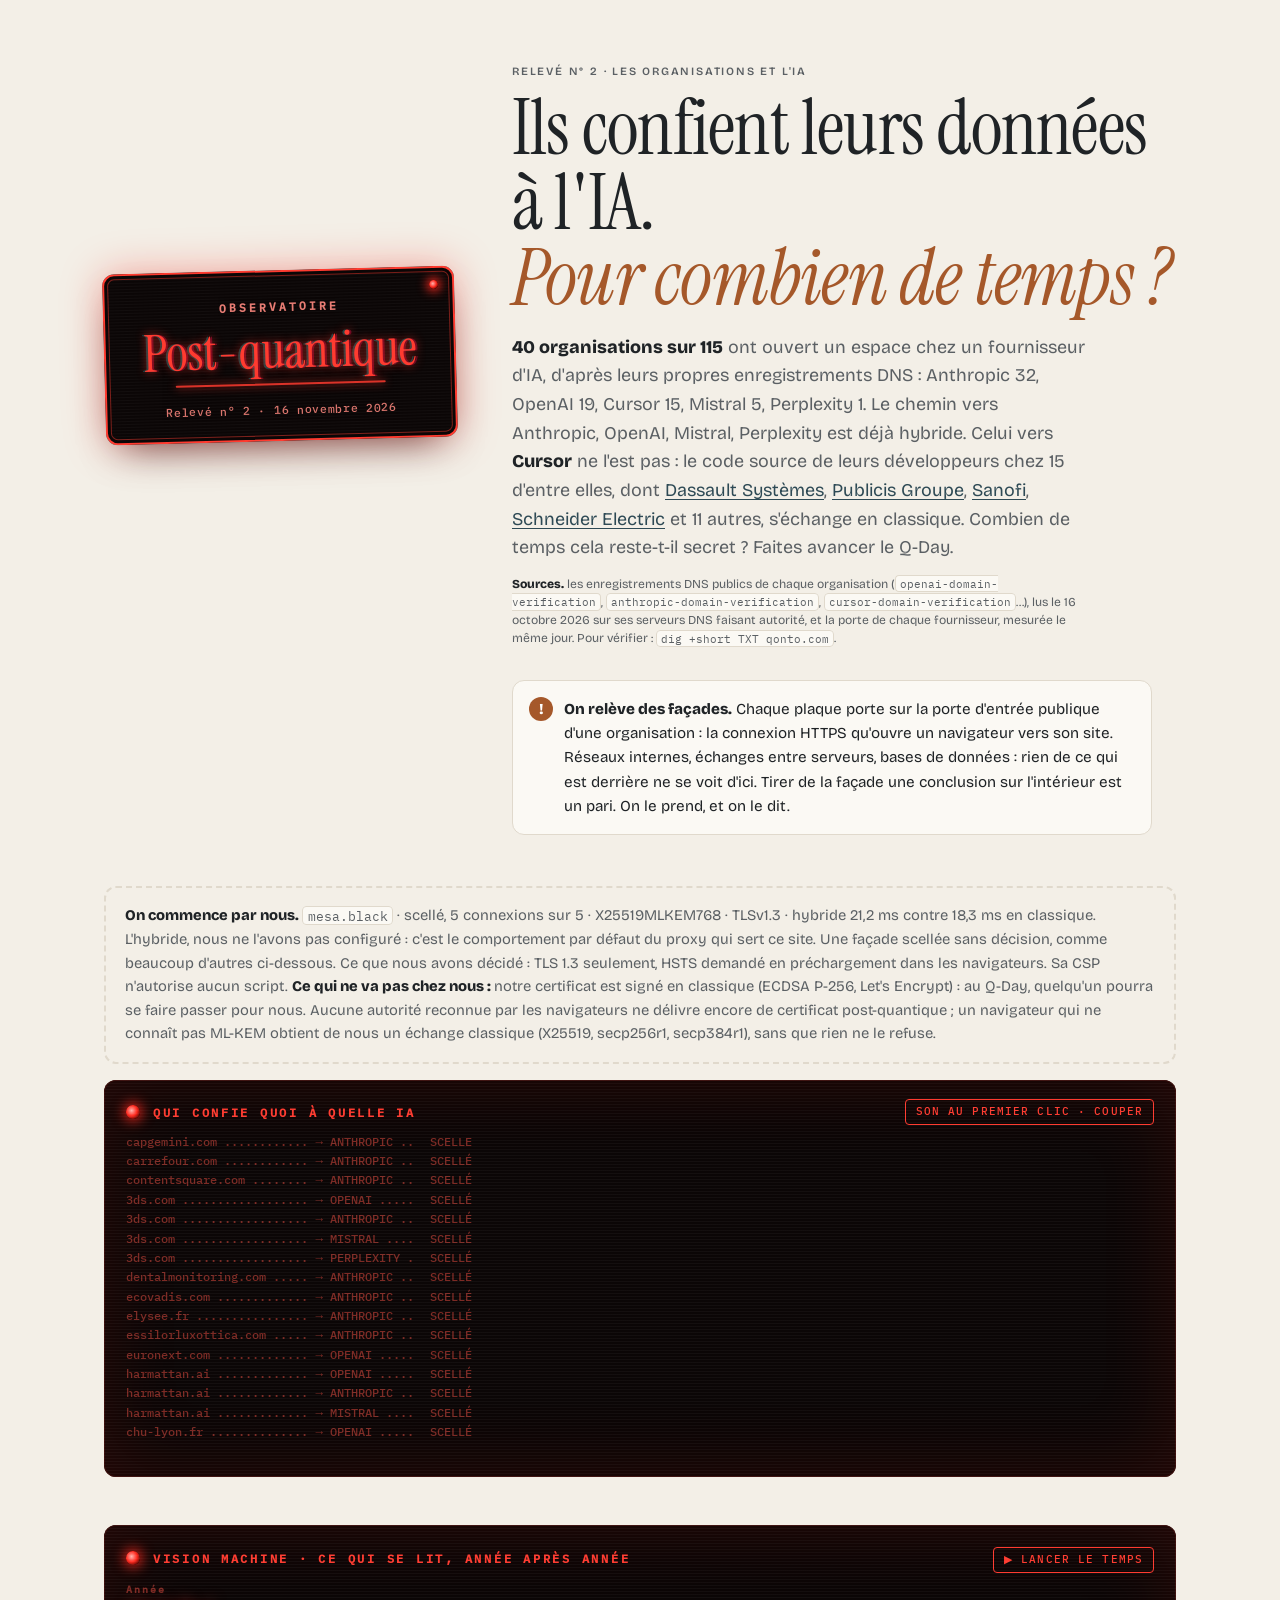
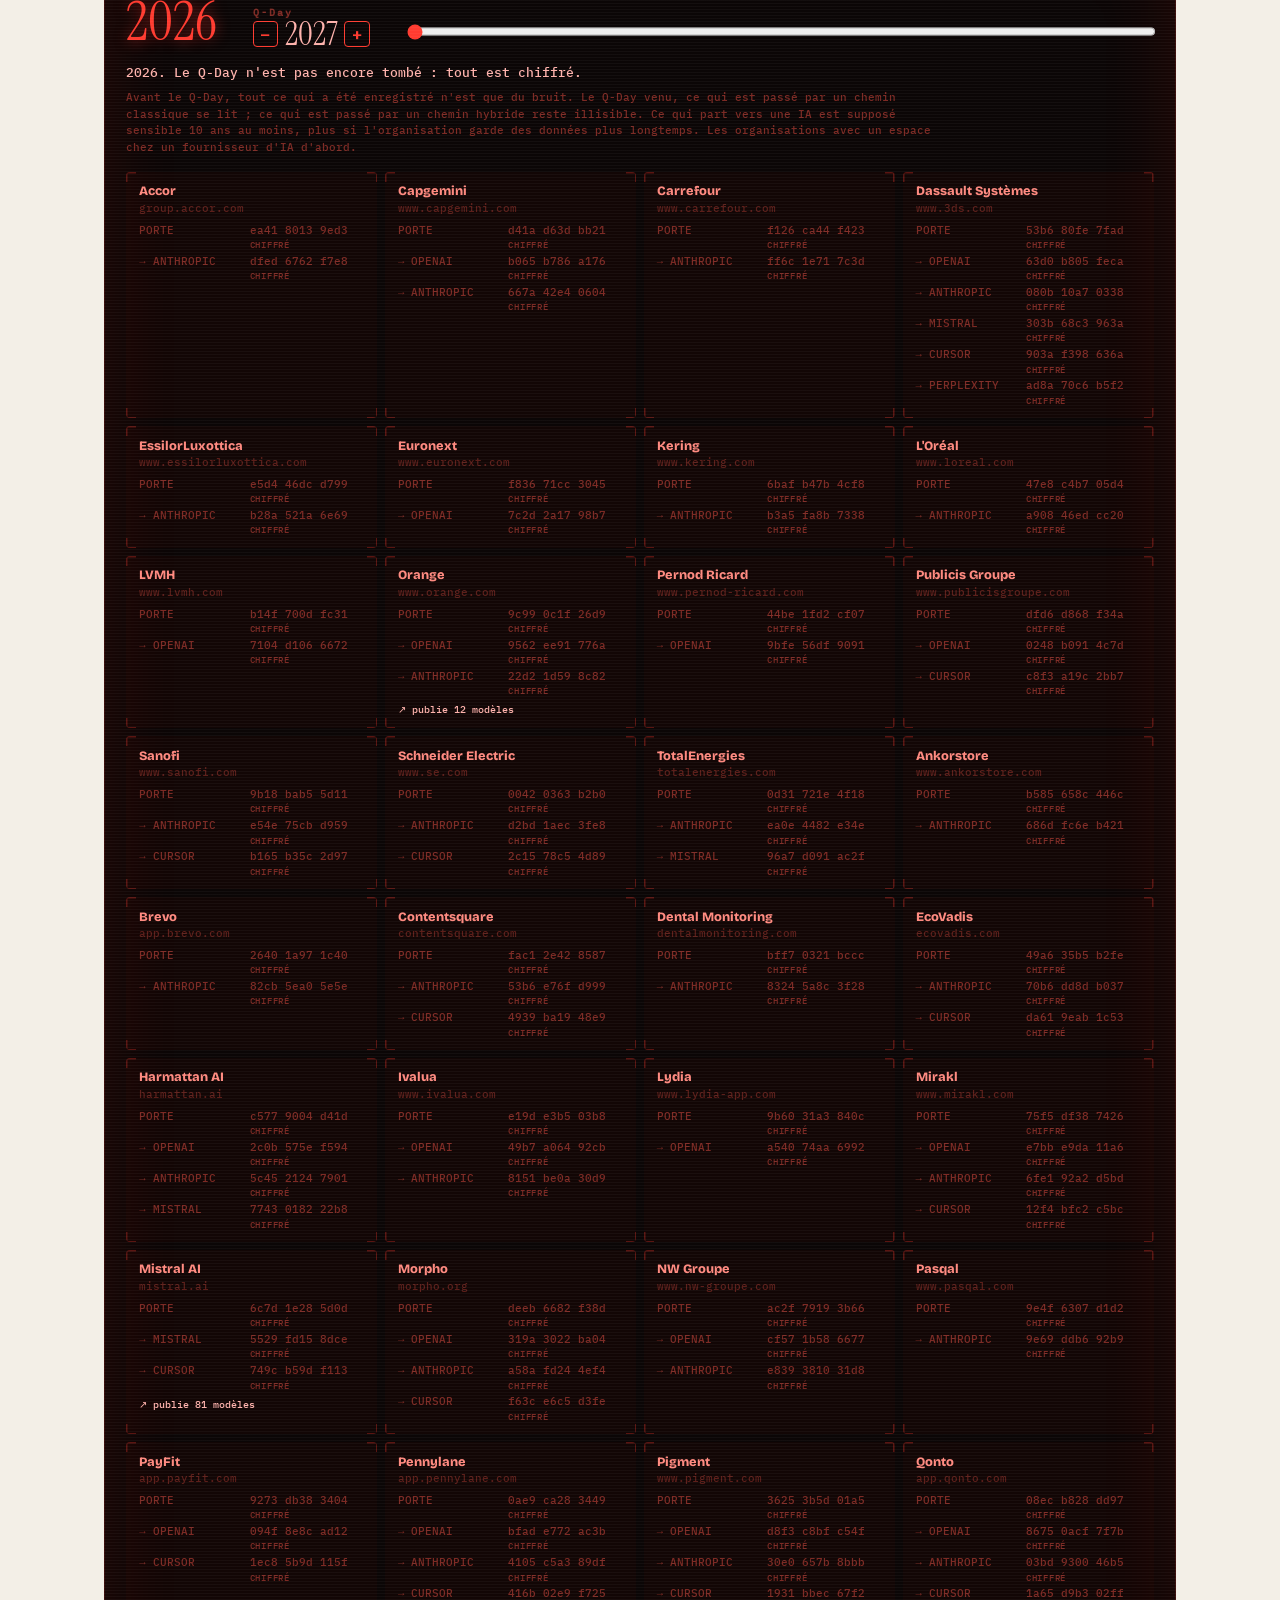
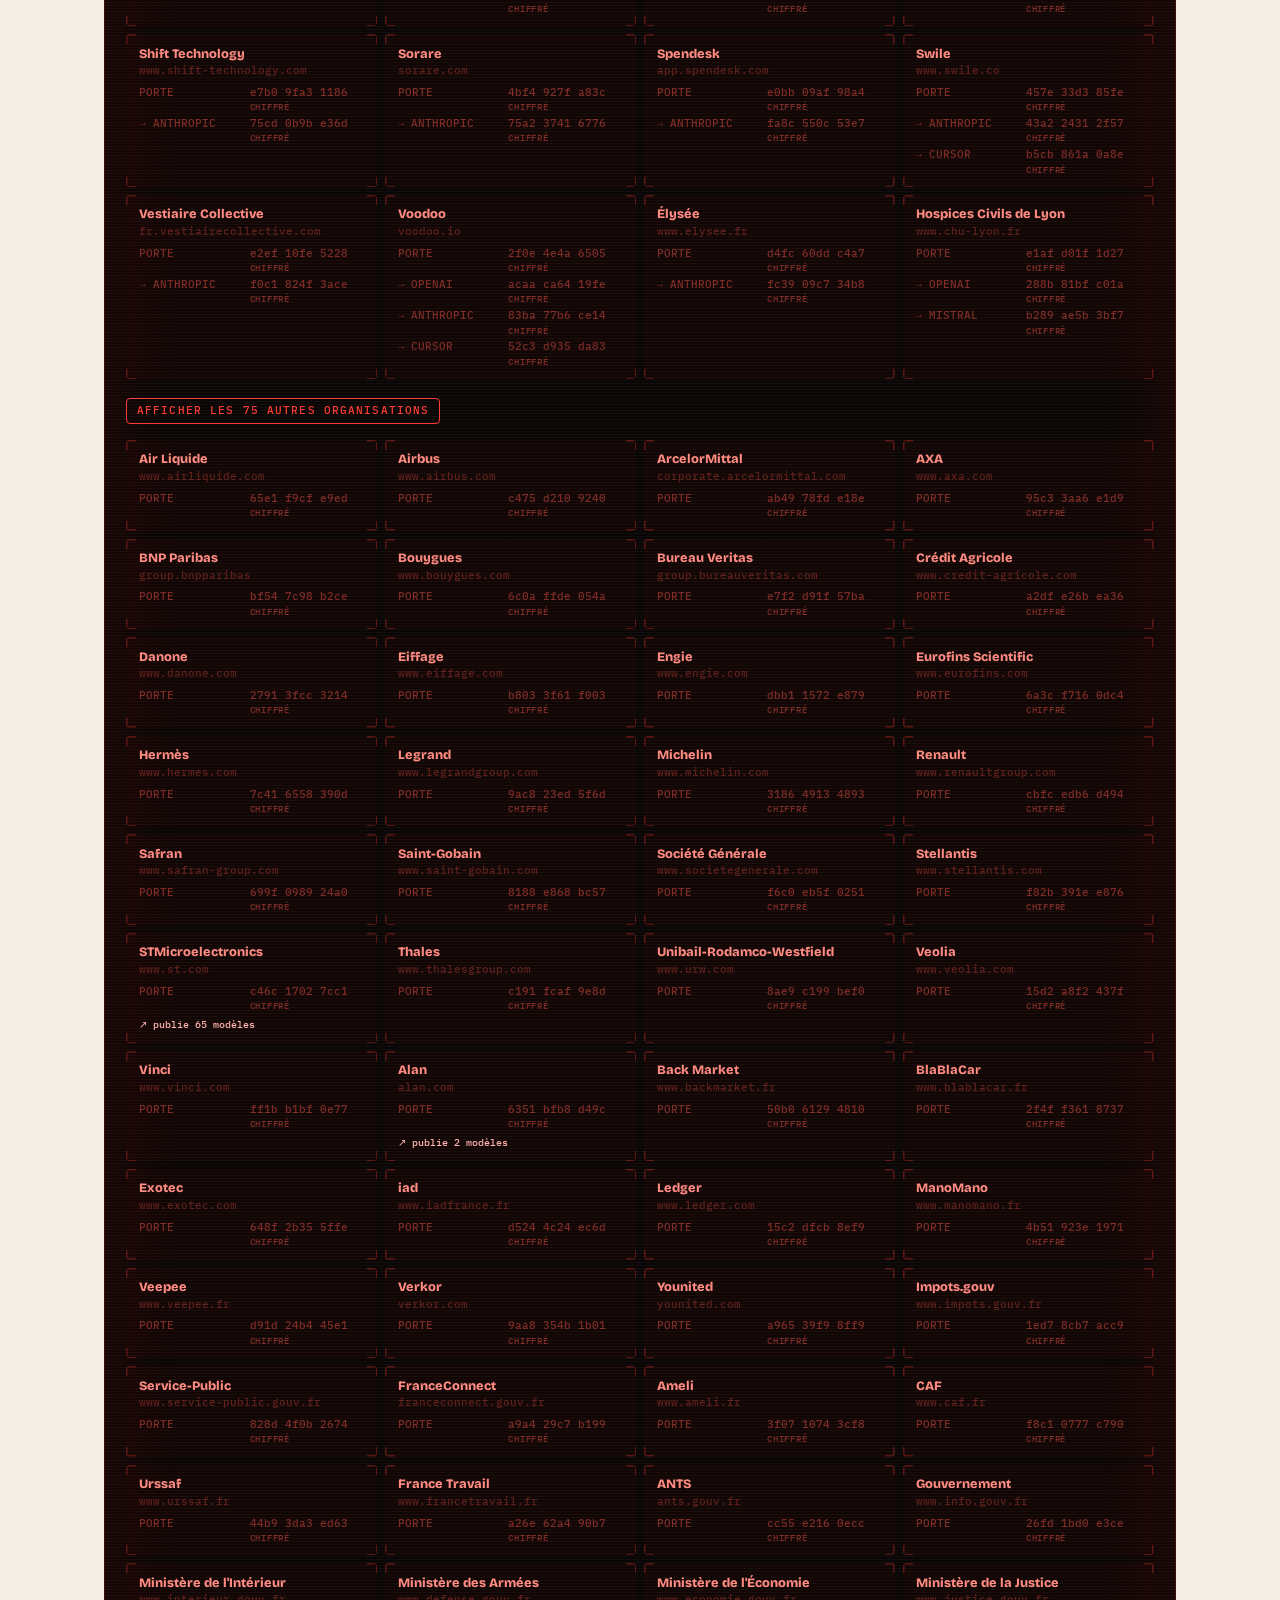
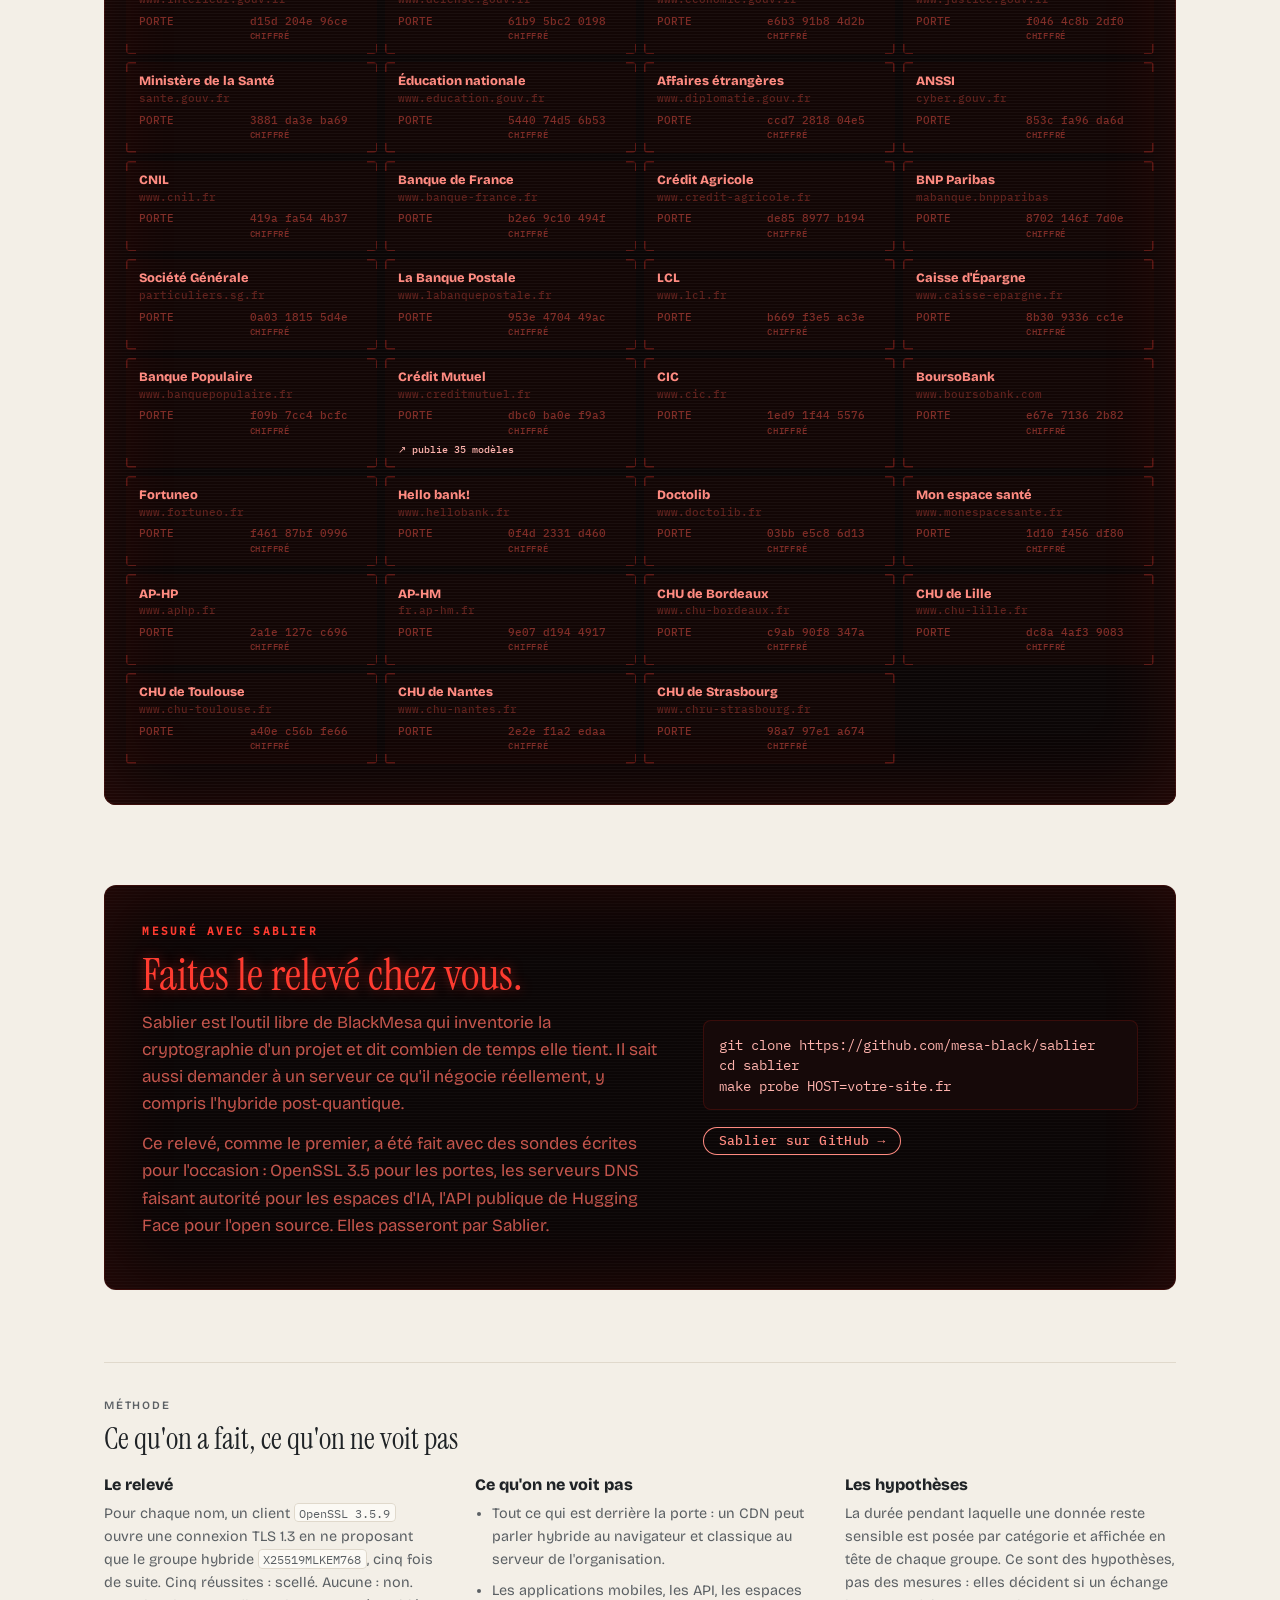
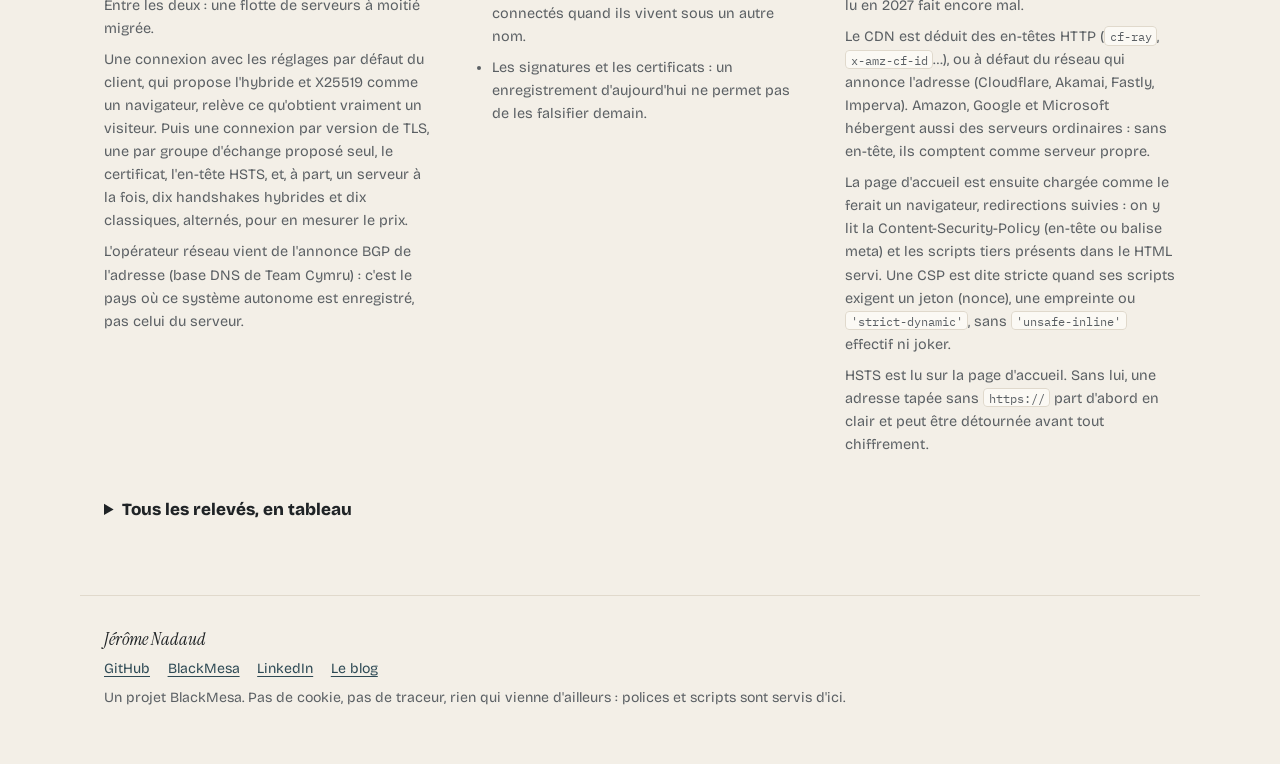
==== site/index.html @ 5984617e "chore: version the prototype — probes, the list of organisations, the measurements Until now this di" ====
<!DOCTYPE html>
<html lang="fr">
<head>
<meta charset="UTF-8">
<meta name="viewport" content="width=device-width, initial-scale=1">
<title>Observatoire post-quantique</title>
<meta name="description" content="Chaque mois, ce que les portes d'entrée publiques des grandes organisations françaises laisseront lire le jour où un ordinateur quantique cassera l'échange de clés classique.">
<meta name="author" content="Jérôme Nadaud">
<meta name="referrer" content="no-referrer">
<link rel="preload" href="fonts/instrument-serif-400-normal.woff2" as="font" type="font/woff2" crossorigin>
<link rel="preload" href="fonts/bricolage-grotesque-400-normal.woff2" as="font" type="font/woff2" crossorigin>
<link rel="stylesheet" href="style.css">
<script src="data.js" defer></script>
<script src="app.js" defer></script>
</head>
<body>

<header class="wrap tete">
    <div class="plaque enseigne" role="img" aria-label="Observatoire post-quantique, relevé du mois">
        <span class="haut">Observatoire</span>
        <span class="nom">Post-quantique</span>
        <span class="bas" id="releve">Relevé n° 1</span>
    </div>
    <div>
        <p class="sur">Les portes d'entrée de la France, relevées chaque mois</p>
        <h1>Enregistré <em>aujourd'hui</em>, lu demain.</h1>
        <p class="chapo" id="chapo"></p>
    </div>
    <p class="facade"><b>On relève des façades.</b> Chaque plaque porte sur la porte d'entrée publique d'une organisation : la connexion HTTPS qu'ouvre un navigateur vers son site. Réseaux internes, échanges entre serveurs, bases de données : rien de ce qui est derrière ne se voit d'ici. Tirer de la façade une conclusion sur l'intérieur est un pari. On le prend, et on le dit.</p>
</header>

<section class="wrap scan" id="scan" hidden aria-labelledby="scan-titre"></section>

<div class="wrap" id="atlas-bloc">
    <section class="atlas" aria-labelledby="atlas-titre">
        <p class="sur">Qui tient les portes</p>
        <h2 id="atlas-titre"></h2>
        <p class="atlas-texte" id="atlas-texte"></p>
        <div class="atlas-choix" role="group" aria-label="Relier les organisations à">
            <button type="button" class="choix" data-par="porte" aria-pressed="true">Qui répond à l'adresse</button>
            <button type="button" class="choix" data-par="ac" aria-pressed="false">Qui signe le certificat</button>
        </div>
        <figure class="atlas-cadre">
            <div id="atlas"></div>
            <figcaption class="atlas-legende">
                <span><i class="pastille scelle"></i>Scellé</span>
                <span><i class="pastille partie"></i>En partie</span>
                <span><i class="pastille ouvert"></i>Classique</span>
                <span><i class="part"></i>Part scellée de l'entreprise</span>
                <span>Chaque point ouvre la fiche de l'organisation.</span>
            </figcaption>
        </figure>
        <details class="atlas-liste">
            <summary>La carte en liste</summary>
            <div id="atlas-liste"></div>
        </details>

    </section>
</div>

<section class="machine" aria-label="Choisir l'année du Q-Day">
    <div class="wrap machine-in">
        <div>
            <p class="sur">Q-Day</p>
            <output class="annee" id="annee" for="q">2035</output>
        </div>
        <div class="curseur">
            <label for="q">L'année où un ordinateur quantique saura casser l'échange de clés classique. Personne ne la connaît : choisissez-la.</label>
            <input type="range" id="q" min="2027" max="2050" step="1" value="2035">
            <div class="reperes" aria-hidden="true"><span>2027</span><span>2035 · NIST</span><span>2050</span></div>
            <p class="curseur-note" id="curseur-note"></p>
        </div>
        <div class="tampon" aria-live="polite" title="Organisations dont un échange enregistré aujourd'hui serait lisible cette année-là, alors qu'il est encore sensible">
            <div><span class="n" id="expose">0</span><span class="quoi" id="expose-quoi">exposées</span></div>
        </div>
    </div>
</section>

<div class="wrap reglages">
    <label class="bascule"><input type="checkbox" id="les-leurs"> Qui a fait le travail ? Écarter les portes prêtées par un CDN</label>
    <div class="legende" aria-hidden="true">
        <span><i class="pastille scelle"></i>Scellé</span>
        <span><i class="pastille partie"></i>En partie</span>
        <span><i class="pastille ouvert"></i>Lisible, encore sensible</span>
        <span><i class="pastille perime"></i>Lisible, plus sensible</span>
        <span><i class="pastille voile"></i>Gris : part de la durée de sensibilité écoulée au Q-Day</span>
    </div>
</div>

<section class="wrap vision" id="vision" hidden aria-labelledby="vision-titre"></section>

<main class="wrap">
    <p class="nous" id="nous"></p>
    <div id="groupes"></div>

    <section class="analyses" aria-label="Qui tient les portes, en détail">
        <div class="qui">
        <h3 id="qui-titre"></h3>
        <p id="qui-texte"></p>
        <div class="barres" id="barres"></div>
    </div>

    <div class="qui souverain">
        <p class="sur">Souveraineté</p>
        <h3 id="droit-titre"></h3>
        <p id="droit-texte"></p>
        <div class="barres" id="droit-barres"></div>
        <ul class="droit-groupes" id="droit-groupes"></ul>
        <p class="droit-note" id="droit-note"></p>
    </div>

    <div class="qui dans-la-page">
        <p class="sur">Dans la page</p>
        <h3 id="csp-titre"></h3>
        <p id="csp-texte"></p>
        <div class="barres" id="csp-barres"></div>
        <h4 class="csp-sous">Ce que chargent les pages d'accueil</h4>
        <ul class="tiers" id="csp-tiers"></ul>
        <p class="droit-note" id="csp-note"></p>
    </div>
    </section>

    <section class="chiffres" aria-labelledby="chiffres-titre">
        <p class="sur">Au-delà de l'hybride</p>
        <h2 id="chiffres-titre">Le relevé, en chiffres</h2>
        <ul class="grille-chiffres" id="chiffres"></ul>
    </section>

    <section class="plaque sablier" aria-labelledby="sablier-titre">
        <div>
            <p class="sur">Mesuré avec Sablier</p>
            <h2 id="sablier-titre">Faites le relevé chez vous.</h2>
            <p>Sablier est l'outil libre de BlackMesa qui inventorie la cryptographie d'un projet et dit combien de temps elle tient. Il sait aussi demander à un serveur ce qu'il négocie réellement, y compris l'hybride post-quantique.</p>
            <p id="sablier-sonde">Ce premier relevé a été fait avec une sonde OpenSSL 3.5 écrite pour l'occasion ; les suivants passeront par Sablier.</p>
        </div>
        <div>
            <pre><code>git clone https://github.com/mesa-black/sablier
cd sablier
make probe HOST=votre-site.fr</code></pre>
            <a class="bouton" href="https://github.com/mesa-black/sablier" rel="noopener">Sablier sur GitHub <span aria-hidden="true">→</span></a>
        </div>
    </section>

    <section class="methode" aria-labelledby="methode-titre">
        <p class="sur">Méthode</p>
        <h2 id="methode-titre">Ce qu'on a fait, ce qu'on ne voit pas</h2>
        <div class="colonnes">
            <div>
                <h3>Le relevé</h3>
                <p>Pour chaque nom, un client <code>OpenSSL 3.5.9</code> ouvre une connexion TLS 1.3 en ne proposant que le groupe hybride <code>X25519MLKEM768</code>, cinq fois de suite. Cinq réussites : scellé. Aucune : non. Entre les deux : une flotte de serveurs à moitié migrée.</p>
                <p>Une connexion avec les réglages par défaut du client, qui propose l'hybride et X25519 comme un navigateur, relève ce qu'obtient vraiment un visiteur. Puis une connexion par version de TLS, une par groupe d'échange proposé seul, le certificat, l'en-tête HSTS, et, à part, un serveur à la fois, dix handshakes hybrides et dix classiques, alternés, pour en mesurer le prix.</p>
                <p>L'opérateur réseau vient de l'annonce BGP de l'adresse (base DNS de Team Cymru) : c'est le pays où ce système autonome est enregistré, pas celui du serveur.</p>
            </div>
            <div>
                <h3>Ce qu'on ne voit pas</h3>
                <ul>
                    <li>Tout ce qui est derrière la porte : un CDN peut parler hybride au navigateur et classique au serveur de l'organisation.</li>
                    <li>Les applications mobiles, les API, les espaces connectés quand ils vivent sous un autre nom.</li>
                    <li>Les signatures et les certificats : un enregistrement d'aujourd'hui ne permet pas de les falsifier demain.</li>
                </ul>
            </div>
            <div>
                <h3>Les hypothèses</h3>
                <p>La durée pendant laquelle une donnée reste sensible est posée par catégorie et affichée en tête de chaque groupe. Ce sont des hypothèses, pas des mesures : elles décident si un échange lu en <span class="annee-ref">2035</span> fait encore mal.</p>
                <p>Le CDN est déduit des en-têtes HTTP (<code>cf-ray</code>, <code>x-amz-cf-id</code>…), ou à défaut du réseau qui annonce l'adresse (Cloudflare, Akamai, Fastly, Imperva). Amazon, Google et Microsoft hébergent aussi des serveurs ordinaires : sans en-tête, ils comptent comme serveur propre.</p>
                <p>La page d'accueil est ensuite chargée comme le ferait un navigateur, redirections suivies : on y lit la Content-Security-Policy (en-tête ou balise meta) et les scripts tiers présents dans le HTML servi. Une CSP est dite stricte quand ses scripts exigent un jeton (nonce), une empreinte ou <code>'strict-dynamic'</code>, sans <code>'unsafe-inline'</code> effectif ni joker.</p>
                <p>HSTS est lu sur la page d'accueil. Sans lui, une adresse tapée sans <code>https://</code> part d'abord en clair et peut être détournée avant tout chiffrement.</p>
            </div>
        </div>
        <details>
            <summary>Tous les relevés, en tableau</summary>
            <div class="defile"><table id="tableau"></table></div>
        </details>
    </section>
</main>

<dialog class="fiche" id="fiche">
    <button type="button" class="fiche-fermer" id="fiche-fermer" aria-label="Fermer la fiche">×</button>
    <div id="fiche-corps"></div>
</dialog>

<footer class="wrap pied">
    <p class="signe">Jérôme Nadaud</p>
    <p class="liens">
        <a href="https://github.com/jnadaud" rel="noopener me">GitHub</a>
        <a href="https://github.com/mesa-black" rel="noopener">BlackMesa</a>
        <a href="https://www.linkedin.com/in/jeromenadaud" rel="noopener me">LinkedIn</a>
        <a href="https://mesa.black/" rel="noopener">Le blog</a>
    </p>
    <p>Un projet BlackMesa. Pas de cookie, pas de traceur, rien qui vienne d'ailleurs : polices et scripts sont servis d'ici.</p>
</footer>
</body>
</html>
---- site/style.css ----
/* Observatoire post-quantique — plaques émaillées.
   Everything is served from here: no font, script or image from anyone else. */

@font-face { font-family: "Bricolage"; src: url("fonts/bricolage-grotesque-400-normal.woff2") format("woff2"); font-weight: 400; font-display: swap; }
@font-face { font-family: "Bricolage"; src: url("fonts/bricolage-grotesque-600-normal.woff2") format("woff2"); font-weight: 600; font-display: swap; }
@font-face { font-family: "Bricolage"; src: url("fonts/bricolage-grotesque-800-normal.woff2") format("woff2"); font-weight: 800; font-display: swap; }
@font-face { font-family: "Instrument Serif"; src: url("fonts/instrument-serif-400-normal.woff2") format("woff2"); font-weight: 400; font-display: swap; }
@font-face { font-family: "Instrument Serif"; src: url("fonts/instrument-serif-400-italic.woff2") format("woff2"); font-weight: 400; font-style: italic; font-display: swap; }
@font-face { font-family: "Plex Mono"; src: url("fonts/ibm-plex-mono-400-normal.woff2") format("woff2"); font-weight: 400; font-display: swap; }
@font-face { font-family: "Plex Mono"; src: url("fonts/ibm-plex-mono-500-normal.woff2") format("woff2"); font-weight: 500; font-display: swap; }

:root {
    --creme:   #f3efe7;
    --papier:  #fbf9f4;
    --encre:   #1f2326;
    --doux:    #5b6064;
    --pale:    #9a9d9f;
    --filet:   #e0d9cc;

    --lien:    #2e4a55;   /* ardoise */
    --vif:     #a5582a;   /* ocre, terre cuite */
    --ardoise: #77736b;

    /* The three states. Cold against warm, and dark against light: the pair
       stays apart for every kind of colour vision, and each state also has
       its own label and glyph. */
    --p-scelle:   #2e4a55;
    --p-expose:   #a5582a;
    --p-perime:   #e4ddd0;
    --sur-scelle: #ffffff;
    --sur-expose: #ffffff;
    --liseret:    rgba(255, 255, 255, .75);

    --serif: "Instrument Serif", "Iowan Old Style", Georgia, serif;
    --sans:  "Bricolage", "Avenir Next", "Segoe UI", system-ui, sans-serif;
    --mono:  "Plex Mono", ui-monospace, Menlo, monospace;
}
@media (prefers-color-scheme: dark) {
    :root:not([data-theme="light"]) {
        --creme: #161716; --papier: #1e201f; --encre: #ece8df; --doux: #a7a59e; --pale: #6f6e69; --filet: #2e302e;
        --lien: #9cbcc8; --vif: #dc915c; --ardoise: #9a968c;
        --p-scelle: #36535f; --p-expose: #a5582a; --p-perime: #2a2c2b; --liseret: rgba(255, 255, 255, .6);
    }
}
:root[data-theme="dark"] {
    --creme: #161716; --papier: #1e201f; --encre: #ece8df; --doux: #a7a59e; --pale: #6f6e69; --filet: #2e302e;
    --lien: #9cbcc8; --vif: #dc915c; --ardoise: #9a968c;
    --p-scelle: #36535f; --p-expose: #a5582a; --p-perime: #2a2c2b; --liseret: rgba(255, 255, 255, .6);
}

* { box-sizing: border-box; }
html { -webkit-text-size-adjust: 100%; }
body {
    margin: 0;
    background: var(--creme);
    color: var(--encre);
    font: 400 1.0625rem/1.6 var(--sans);
}
.wrap { max-width: 70rem; margin: 0 auto; padding-inline: 1.5rem; }
@media (max-width: 34rem) { .wrap { padding-inline: 1rem; } }
:focus-visible { outline: 3px solid var(--vif); outline-offset: 3px; border-radius: 4px; }
a { color: var(--lien); text-underline-offset: .18em; }
a:hover { color: var(--vif); }
code { font: 400 .86em var(--mono); background: var(--papier); border: 1px solid var(--filet); padding: .05em .35em; border-radius: 4px; }

.sur {
    margin: 0;
    font: 600 .7rem/1.4 var(--sans);
    letter-spacing: .16em;
    text-transform: uppercase;
    color: var(--doux);
}

/* ------------------------------------------------------------ the plaque */
/* One component for the masthead and for every organisation: an enamel
   street sign, blue field, white rim, rounded corners. */
.plaque {
    position: relative;
    border-radius: 12px;
    background: var(--p-scelle);
    color: var(--sur-scelle);
    box-shadow:
        inset 0 0 0 4px var(--p-scelle),
        inset 0 0 0 5.5px var(--liseret),
        0 1px 0 rgba(0, 0, 0, .05);
}

/* ------------------------------------------------------------ masthead */
.tete { padding-block: clamp(2rem, 6vw, 4rem) 1rem; display: grid; grid-template-columns: minmax(0, 1fr); gap: 2.2rem; }
@media (min-width: 60rem) {
    .tete { grid-template-columns: 22rem minmax(0, 1fr); align-items: center; gap: 2rem 3.5rem; }
    .tete .facade { grid-column: 2; max-width: 40rem; }
}

.enseigne {
    padding: 1.4rem 1.6rem 1.2rem;
    text-align: center;
    transform: rotate(-1.5deg);
}
.enseigne .haut { font: 600 .72rem/1 var(--sans); letter-spacing: .26em; text-transform: uppercase; opacity: .9; }
.enseigne .nom { display: block; margin: .45rem 0 .5rem; font: 400 clamp(2.4rem, 6vw, 3.2rem)/.95 var(--serif); }
.enseigne .bas { font: 500 .72rem/1 var(--mono); letter-spacing: .06em; opacity: .85; }
.enseigne .bas::before { content: ""; display: block; height: 2px; margin: 0 auto .6rem; width: 70%; background: rgba(255, 255, 255, .7); border-radius: 2px; }

.tete h1 {
    margin: .7rem 0 1rem;
    font: 400 clamp(2.6rem, 7vw, 4.8rem)/.98 var(--serif);
    letter-spacing: -.01em;
}
.tete h1 em { color: var(--vif); }
.chapo { margin: 0; max-width: 36rem; font-size: 1.12rem; color: var(--doux); }
.chapo strong { color: var(--encre); font-weight: 800; }

.facade {
    margin: 0;
    padding: 1rem 1.2rem 1rem 3.2rem;
    border-radius: 12px;
    background: var(--papier);
    border: 1px solid var(--filet);
    font-size: .95rem;
    position: relative;
}
.facade::before {
    content: "!";
    position: absolute;
    left: 1rem;
    top: 1rem;
    width: 1.5rem;
    height: 1.5rem;
    border-radius: 50%;
    background: var(--vif);
    color: #fff;
    font: 800 .95rem/1.5rem var(--sans);
    text-align: center;
}
.facade b { font-weight: 800; }

/* ------------------------------------------------------------ the machine */
.machine {
    position: sticky;
    top: 0;
    z-index: 5;
    margin-top: 2rem;
    background: color-mix(in srgb, var(--creme) 90%, transparent);
    backdrop-filter: blur(8px);
    border-bottom: 1px solid var(--filet);
}
.machine-in {
    display: grid;
    grid-template-columns: auto minmax(0, 1fr) auto;
    gap: .8rem 2rem;
    align-items: center;
    padding-block: .9rem;
}
.annee { font: 400 clamp(2.6rem, 6vw, 3.8rem)/1 var(--serif); font-variant-numeric: tabular-nums; }
.curseur label { display: block; margin-bottom: .35rem; font-size: .88rem; color: var(--doux); }
input[type=range] { width: 100%; height: 1.6rem; accent-color: var(--p-expose); }
.reperes { display: flex; justify-content: space-between; font: 500 .7rem/1 var(--mono); color: var(--pale); }

/* The counter is a rubber stamp. */
.tampon {
    display: grid;
    place-items: center;
    width: 7.2rem;
    height: 7.2rem;
    border-radius: 50%;
    color: var(--vif);
    border: 3px solid currentColor;
    box-shadow: inset 0 0 0 3px var(--creme), inset 0 0 0 4.5px currentColor;
    transform: rotate(-8deg);
    text-align: center;
    padding: .6rem;
}
.tampon .n { display: block; font: 800 2.3rem/1 var(--sans); font-variant-numeric: tabular-nums; }
.tampon .quoi { display: block; margin-top: .15rem; font: 600 .6rem/1.2 var(--sans); letter-spacing: .1em; text-transform: uppercase; }
@media (max-width: 46rem) {
    .machine-in { grid-template-columns: auto minmax(0, 1fr); }
    .curseur { grid-column: 1 / -1; grid-row: 2; }
    .curseur label { position: absolute; width: 1px; height: 1px; overflow: hidden; clip-path: inset(50%); }
    .tampon { width: 5.6rem; height: 5.6rem; justify-self: end; }
    .tampon .n { font-size: 1.7rem; }
    .tampon .quoi { font-size: .5rem; }
}

.reglages { display: flex; flex-wrap: wrap; gap: .7rem 1.4rem; align-items: center; padding-block: 1rem .2rem; font-size: .9rem; }
.bascule { display: inline-flex; align-items: center; gap: .55rem; cursor: pointer; }
.bascule input { width: 1.05rem; height: 1.05rem; accent-color: var(--p-scelle); }
.legende { display: flex; flex-wrap: wrap; gap: .4rem 1rem; margin-left: auto; font-size: .8rem; color: var(--doux); }
.legende span { display: inline-flex; align-items: center; gap: .4rem; }
.pastille { width: .95rem; height: .7rem; border-radius: 3px; display: inline-block; box-shadow: inset 0 0 0 1.5px rgba(255,255,255,.85); }
.pastille.scelle { background: var(--p-scelle); }
.pastille.partie { background: var(--p-scelle); box-shadow: inset 0 0 0 2px var(--p-expose); }
.pastille.ouvert { background: var(--p-expose); }
.pastille.perime { background: var(--p-perime); box-shadow: inset 0 0 0 1.5px var(--ardoise); }

/* ------------------------------------------------------------ us first */
.nous {
    margin: 2.2rem 0 0;
    padding: 1rem 1.2rem;
    border-radius: 12px;
    border: 2px dashed var(--filet);
    font-size: .92rem;
    color: var(--doux);
}
.nous b { color: var(--encre); font-weight: 800; }

/* ------------------------------------------------------------ groups */
.groupe { margin-top: 3.6rem; }
.groupe-tete { display: flex; flex-wrap: wrap; align-items: center; gap: .5rem 1rem; padding-bottom: .8rem; border-bottom: 2px solid var(--encre); }
.groupe-tete h2 { margin: 0; font: 400 2.1rem/1.05 var(--serif); }
/* The score is a house-number plate. */
.numero {
    box-shadow: inset 0 0 0 2px var(--p-scelle), inset 0 0 0 3.5px var(--liseret);
    padding: .3rem .7rem .25rem;
    border-radius: 7px;
    font: 800 .95rem/1.2 var(--sans);
    font-variant-numeric: tabular-nums;
}
.numero small { font-weight: 600; opacity: .85; }
.duree { margin-left: auto; font-size: .82rem; color: var(--doux); }
.duree i { font-style: normal; font-weight: 800; color: var(--encre); }
@media (max-width: 46rem) { .duree { margin-left: 0; flex-basis: 100%; } }

.mur {
    list-style: none;
    margin: 1.2rem 0 0;
    padding: 0;
    display: grid;
    grid-template-columns: repeat(auto-fill, minmax(12.8rem, 1fr));
    gap: .8rem;
}
.mur .plaque {
    padding: .95rem 1.05rem .9rem;
    min-height: 8rem;
    display: flex;
    flex-direction: column;
    gap: .3rem;
    transition: background-color .45s, box-shadow .45s, color .45s, opacity .4s, filter .4s;
}
.mur .org { font: 800 1rem/1.2 var(--sans); padding-right: 4.5rem; }
.mur .hote { font: 400 .7rem/1.3 var(--mono); opacity: .78; overflow-wrap: anywhere; }
.mur .flux { margin-top: auto; font: 500 .78rem/1.35 var(--mono); letter-spacing: .02em; min-height: 1.4em; overflow-wrap: anywhere; }
.mur .etat { font: 600 .6rem/1.3 var(--sans); letter-spacing: .12em; text-transform: uppercase; opacity: .92; }
.mur .porte {
    position: absolute;
    top: .7rem;
    right: .75rem;
    padding: .18rem .45rem;
    border-radius: 999px;
    background: rgba(255, 255, 255, .94);
    color: var(--p-scelle);
    font: 600 .6rem/1 var(--sans);
    letter-spacing: .04em;
}

.mur .scelle .flux { opacity: .7; }

.mur .partie {
    background: var(--p-scelle);
    box-shadow: inset 0 0 0 4px var(--p-expose), inset 0 0 0 5.5px var(--liseret);
}

.mur .ouvert {
    background: var(--p-expose);
    box-shadow: inset 0 0 0 4px var(--p-expose), inset 0 0 0 5.5px var(--liseret), 0 1px 0 rgba(0, 0, 0, .05);
}
.mur .ouvert { color: var(--sur-expose); }
.mur .ouvert .porte { background: rgba(255, 255, 255, .94); }
.mur .ouvert .flux { font: 800 .95rem/1.25 var(--sans); letter-spacing: 0; }

.mur .perime {
    background: var(--p-perime);
    color: var(--ardoise);
    box-shadow: inset 0 0 0 4px var(--p-perime), inset 0 0 0 5.5px var(--ardoise), 0 1px 0 rgba(0, 0, 0, .04);
}
.mur .perime .flux { font: 600 .9rem/1.25 var(--sans); letter-spacing: 0; text-decoration: line-through; }

.mur .absent {
    background: transparent;
    color: var(--doux);
    box-shadow: inset 0 0 0 2px var(--filet);
}

/* "Who did the work?": the doors lent by a CDN step back. */
body.les-leurs .mur .cdn { opacity: .2; filter: grayscale(1); }

/* ------------------------------------------------------------ who */
.qui { margin-top: 5rem; padding: 2.2rem 0 0; border-top: 2px solid var(--encre); }
.qui h2 { margin: .6rem 0 1rem; font: 400 clamp(2rem, 5vw, 3.3rem)/1.05 var(--serif); max-width: 22ch; }
.qui h2 em { color: var(--vif); }
.qui p { max-width: 38rem; color: var(--doux); }
.barres { margin-top: 2rem; display: grid; gap: 1.3rem; max-width: 46rem; }
.barre { display: grid; grid-template-columns: 12rem minmax(0, 1fr) 4.6rem; gap: 1rem; align-items: center; }
.barre .lib { font-weight: 600; font-size: .92rem; }
.barre .lib small { display: block; font-weight: 400; color: var(--doux); font-size: .78rem; }
.piste { height: 1.7rem; border-radius: 0 7px 7px 0; background: var(--papier); box-shadow: inset 0 0 0 1px var(--filet); }
.rempli { height: 100%; width: 0; border-radius: 0 7px 7px 0; background: var(--p-scelle); transition: width 1.2s cubic-bezier(.2, .7, .2, 1); }
.barre .pct { font: 400 2rem/1 var(--serif); text-align: right; font-variant-numeric: tabular-nums; }
@media (max-width: 34rem) {
    .barre { grid-template-columns: minmax(0, 1fr) 3.6rem; }
    .barre .lib { grid-column: 1 / -1; }
}

/* ------------------------------------------------------------ sablier */
.sablier {
    margin-top: 5rem;
    padding: clamp(1.4rem, 4vw, 2.4rem);
    display: grid;
    gap: 1.2rem 2.5rem;
    grid-template-columns: minmax(0, 1fr);
}
@media (min-width: 52rem) { .sablier { grid-template-columns: minmax(0, 1.2fr) minmax(0, 1fr); align-items: center; } }
.sablier .sur { color: rgba(255, 255, 255, .8); }
.sablier h2 { margin: .4rem 0 .6rem; font: 400 clamp(2rem, 5vw, 2.8rem)/1.05 var(--serif); }
.sablier p { margin: 0 0 .8rem; color: rgba(255, 255, 255, .9); }
.sablier a { color: #fff; }
.sablier pre {
    margin: 0 0 1rem;
    padding: .9rem 1rem;
    border-radius: 8px;
    background: rgba(0, 0, 0, .25);
    color: #fff;
    font: 400 .85rem/1.5 var(--mono);
    overflow-x: auto;
}
.bouton {
    display: inline-flex;
    align-items: center;
    gap: .5rem;
    padding: .7rem 1.1rem;
    border-radius: 999px;
    background: #fff;
    color: var(--p-scelle) !important;
    font-weight: 800;
    text-decoration: none;
}
.bouton:hover { background: var(--p-perime); }

/* ------------------------------------------------------------ method */
.methode { margin-top: 4.5rem; padding-top: 2.2rem; border-top: 1px solid var(--filet); }
.methode h2 { margin: .5rem 0 1.2rem; font: 400 1.9rem/1.1 var(--serif); }
.colonnes { display: grid; grid-template-columns: repeat(auto-fit, minmax(17rem, 1fr)); gap: 1.5rem 2.5rem; }
.colonnes h3 { margin: 0 0 .4rem; font: 800 1rem/1.3 var(--sans); }
.colonnes p, .colonnes li { margin: 0 0 .5rem; font-size: .9rem; color: var(--doux); }
.colonnes ul { margin: 0; padding-left: 1.1rem; }
details { margin-top: 2rem; }
summary { cursor: pointer; font-weight: 800; }
.defile { overflow-x: auto; margin-top: 1rem; }
table { border-collapse: collapse; width: 100%; font-size: .82rem; }
th, td { text-align: left; padding: .45rem .8rem .45rem 0; border-bottom: 1px solid var(--filet); white-space: nowrap; }
th { font-size: .7rem; letter-spacing: .1em; text-transform: uppercase; color: var(--doux); }
td.m { font-family: var(--mono); font-size: .76rem; }

/* ------------------------------------------------------------ foot */
.pied { margin-top: 4.5rem; padding-block: 2rem 3rem; border-top: 1px solid var(--filet); font-size: .88rem; color: var(--doux); }
.pied p { margin: 0 0 .4rem; }
.pied .signe { font: italic 400 1.15rem/1.3 var(--serif); color: var(--encre); }
.liens { display: flex; flex-wrap: wrap; gap: .3rem 1.1rem; }

@media (max-width: 34rem) {
    .mur { grid-template-columns: repeat(2, minmax(0, 1fr)); gap: .55rem; }
    .mur .plaque { min-height: 7rem; padding: .8rem .75rem .75rem; }
    .mur .org { font-size: .88rem; padding-right: 0; }
    .mur .porte { position: static; align-self: flex-start; order: -1; margin-bottom: .1rem; }
    .mur .flux { font-size: .7rem; }
    .mur .ouvert .flux, .mur .perime .flux { font-size: .82rem; }
    .mur .etat { font-size: .54rem; letter-spacing: .07em; }
}
@media (prefers-reduced-motion: reduce) {
    .mur .plaque, .rempli { transition: none; }
    .enseigne, .tampon { transform: none; }
}
@media (forced-colors: active) {
    .plaque { border: 2px solid CanvasText; }
}

/* Inline code wears a chip; inside a block it is just text. */
pre code { background: none; border: 0; padding: 0; font: inherit; color: inherit; }

/* ------------------------------------------------------------ plaques are buttons */
.mur > li { display: flex; }
.mur button.plaque {
    width: 100%;
    margin: 0;
    border: 0;
    font: inherit;
    text-align: left;
    cursor: pointer;
}
.mur button.plaque:hover { transform: translateY(-2px); }
.mur button.plaque:focus-visible { outline-offset: 2px; }

/* ------------------------------------------------------------ the sheet */
.fiche {
    width: min(38rem, calc(100vw - 2rem));
    max-height: calc(100dvh - 3rem);
    padding: 0;
    border: 0;
    border-radius: 14px;
    background: var(--papier);
    color: var(--encre);
    box-shadow: 0 24px 60px -20px rgba(0, 0, 0, .45);
    overflow: auto;
}
.fiche::backdrop { background: rgba(20, 22, 24, .55); backdrop-filter: blur(3px); }
/* Sticky, not absolute: the dialog itself scrolls, and the button stays in
   its top right corner however long the sheet. Pulled out of the flow by the
   negative bottom margin, so the header still starts at the very top. */
.fiche-fermer {
    position: sticky;
    top: 1.55rem;
    z-index: 1;
    display: block;
    margin: 1.55rem 1.6rem -3.75rem auto;
    width: 2.2rem;
    height: 2.2rem;
    border: 0;
    border-radius: 50%;
    background: rgba(255, 255, 255, .92);
    color: var(--p-scelle);
    font: 400 1.5rem/1 var(--sans);
    cursor: pointer;
}
.fiche-fermer:hover { background: #fff; }
.fiche-tete {
    display: flex;
    flex-direction: column;
    gap: .3rem;
    margin: .8rem;
    padding: 1.2rem 1.3rem 1.1rem;
}
.fiche-tete .sur { color: inherit; opacity: .85; padding-right: 2.5rem; }
.fiche-tete h2 { margin: .1rem 0 0; font: 400 2.2rem/1.05 var(--serif); }
.fiche-tete .hote { font: 400 .8rem/1.3 var(--mono); opacity: .85; }
.fiche-tete .etat { margin-top: .4rem; font: 600 .68rem/1.3 var(--sans); letter-spacing: .12em; text-transform: uppercase; }
.fiche-tete.ouvert { background: var(--p-expose); color: var(--sur-expose); box-shadow: inset 0 0 0 4px var(--p-expose), inset 0 0 0 5.5px var(--liseret); }
.fiche-tete.partie { box-shadow: inset 0 0 0 4px var(--p-expose), inset 0 0 0 5.5px var(--liseret); }
.fiche-tete.perime { background: var(--p-perime); color: var(--ardoise); box-shadow: inset 0 0 0 4px var(--p-perime), inset 0 0 0 5px var(--ardoise); }
.fiche-tete.absent { background: transparent; color: var(--doux); box-shadow: inset 0 0 0 2px var(--filet); }

.fiche-in { padding: .4rem 1.6rem 1.6rem; }
.fiche-in h3 { margin: 1.4rem 0 .45rem; font: 800 .95rem/1.3 var(--sans); }
.fiche-in p { margin: 0 0 .6rem; font-size: .95rem; color: var(--doux); }
.fiche-in dl { display: grid; grid-template-columns: auto minmax(0, 1fr); gap: .35rem 1.2rem; margin: 0; font-size: .9rem; }
.fiche-in dt { color: var(--doux); }
.fiche-in dd { margin: 0; font-weight: 600; }
.fiche-in dd.m { font: 500 .82rem/1.5 var(--mono); }
.fiche-in pre {
    margin: 0 0 .8rem;
    padding: .9rem 1rem;
    border-radius: 8px;
    background: var(--p-scelle);
    color: #fff;
    font: 400 .8rem/1.5 var(--mono);
    overflow-x: auto;
}
.fiche-note { font-size: .82rem !important; font-style: italic; }
@media (max-width: 34rem) {
    .fiche { width: 100vw; max-width: 100vw; max-height: 92dvh; margin: auto 0 0; border-radius: 14px 14px 0 0; }
    .fiche-in dl { grid-template-columns: minmax(0, 1fr); gap: 0; }
    .fiche-in dd { margin-bottom: .5rem; }
}
@media (prefers-reduced-motion: reduce) {
    .mur button.plaque:hover { transform: none; }
}

/* ------------------------------------------------------------ figures */
.chiffres { margin-top: 4.5rem; }
.chiffres h2 { margin: .5rem 0 1.4rem; font: 400 1.9rem/1.1 var(--serif); }
.grille-chiffres { display: grid; grid-template-columns: repeat(auto-fill, minmax(15rem, 1fr)); gap: 1.6rem 2rem; margin: 0; padding: 0; list-style: none; }
.chiffre { display: flex; flex-direction: column; gap: .2rem; padding-top: .8rem; border-top: 3px solid var(--p-scelle); }
.chiffre .n { font: 400 2.6rem/1 var(--serif); }
.chiffre .lib { font-weight: 800; font-size: .92rem; line-height: 1.35; }
.chiffre .noms { font-size: .82rem; color: var(--doux); }

/* ------------------------------------------------------------ sheet, data */
.constats { margin: 0; padding: 0; list-style: none; }
.constats li { margin: 0 0 .7rem; padding-left: .9rem; border-left: 3px solid var(--filet); font-size: .93rem; color: var(--doux); }
.constats b { color: var(--encre); }
.remedes { margin: 0; padding-left: 1.2rem; font-size: .93rem; }
.remedes li { margin-bottom: .4rem; }
.puces { display: flex; flex-wrap: wrap; gap: .3rem; }
.puce { padding: .05rem .45rem; border-radius: 4px; border: 1px solid var(--filet); color: var(--pale); font: 500 .74rem/1.5 var(--mono); }
.puce.oui { background: var(--p-scelle); border-color: var(--p-scelle); color: var(--sur-scelle); }
.sr { position: absolute; width: 1px; height: 1px; overflow: hidden; clip-path: inset(50%); white-space: nowrap; }
.verifier { margin-top: 1.4rem; }
.verifier pre { margin-top: .6rem; }
.constats li.contexte { border-left-color: var(--vif); color: var(--encre); font-style: italic; }

/* ------------------------------------------------------------ the map */
.carte-cadre { margin: 0; border: 1px solid var(--filet); border-radius: 10px; background: var(--creme); }
.carte { display: block; width: 100%; height: auto; }
.carte .liens line { stroke: var(--filet); stroke-width: 2; }
.carte circle { stroke: var(--creme); stroke-width: 2; }
.carte .org circle { fill: var(--encre); }
.carte .tiers circle { fill: var(--doux); }
.carte .ac circle, .carte .logiciel circle, .carte .reste circle { fill: var(--pale); }
.carte .scelle circle { fill: var(--p-scelle); }
.carte .partie circle { fill: var(--p-scelle); stroke: var(--p-expose); stroke-width: 3; }
.carte .ouvert circle { fill: var(--p-expose); }
.carte .etiquette rect { fill: var(--papier); stroke: var(--filet); }
.carte .etiquette text { fill: var(--encre); font: 600 11px var(--sans); }
.carte .org .etiquette text { font-size: 12px; font-weight: 800; }
.carte .voisin .etiquette text, .carte .reste .etiquette text, .carte .ac .etiquette text, .carte .logiciel .etiquette text { fill: var(--doux); font-weight: 400; }
.carte .logiciel .etiquette text { font-family: var(--mono); font-size: 10px; }
.carte a { cursor: pointer; }
.carte a:hover circle { stroke: var(--vif); stroke-width: 3; }
.carte a:hover text { fill: var(--vif); text-decoration: underline; }
.carte a:focus-visible { outline: none; }
.carte a:focus-visible circle { stroke: var(--vif); stroke-width: 4; }
.carte-legende { display: flex; flex-wrap: wrap; gap: .3rem 1rem; padding: .5rem .8rem .6rem; border-top: 1px solid var(--filet); font-size: .74rem; color: var(--doux); }
.carte-legende span { display: inline-flex; align-items: center; gap: .3rem; }
.carte-legende .pastille { width: .65rem; height: .65rem; border-radius: 50%; box-shadow: none; }
.carte-legende .pastille.org { background: var(--encre); }
.carte-legende .pastille.tiers { background: var(--doux); }
.carte-legende .pastille.ac { background: var(--pale); }

/* ------------------------------------------------------------ atlas */
.atlas { margin: 1.5rem 0 3.5rem; }
.atlas h2 { margin: .5rem 0 .8rem; font: 400 clamp(2.1rem, 5.5vw, 3.6rem)/1.02 var(--serif); max-width: 20ch; }
.atlas h2 em { color: var(--vif); }
.atlas-texte { max-width: 44rem; margin: 0 0 1.2rem; color: var(--doux); }
.atlas-choix { display: flex; flex-wrap: wrap; gap: .4rem; margin-bottom: .8rem; }
.choix { padding: .4rem .9rem; border: 1px solid var(--filet); border-radius: 999px; background: var(--papier); color: var(--encre); font: 600 .82rem/1.3 var(--sans); cursor: pointer; }
.choix[aria-pressed="true"] { background: var(--p-scelle); border-color: var(--p-scelle); color: var(--sur-scelle); }
.atlas-cadre { margin: 0; border: 1px solid var(--filet); border-radius: 12px; background: var(--papier); }
.atlas-svg { display: block; width: 100%; height: auto; }
.atlas-svg line { stroke: var(--filet); stroke-width: 1.2; }
.atlas-svg .moyeu { fill: var(--p-expose); }
.atlas-svg .part-pleine { fill: var(--p-scelle); }
.atlas-svg .seules .moyeu { fill: var(--pale); }
.atlas-svg .seules .part-pleine { fill: var(--doux); }
.atlas-svg .seules line { stroke-dasharray: 2 3; }
.atlas-svg .point { stroke: var(--papier); stroke-width: 1.5; }
.atlas-svg .point.scelle { fill: var(--p-scelle); }
.atlas-svg .point.partie { fill: var(--p-scelle); stroke: var(--p-expose); stroke-width: 2; }
.atlas-svg .point.ouvert { fill: var(--p-expose); }
.atlas-svg a:hover .point, .atlas-svg a:focus-visible .point { stroke: var(--encre); stroke-width: 2.5; }
.atlas-svg a:focus-visible { outline: none; }
.atlas-svg .nom-moyeu { fill: var(--encre); font: 800 13px var(--sans); }
.atlas-svg .compte { fill: var(--doux); font: 400 11px var(--sans); }
.atlas-legende { display: flex; flex-wrap: wrap; gap: .3rem 1.1rem; padding: .6rem .9rem; border-top: 1px solid var(--filet); font-size: .78rem; color: var(--doux); }
.atlas-legende span { display: inline-flex; align-items: center; gap: .35rem; }
.atlas-legende .pastille { width: .65rem; height: .65rem; border-radius: 50%; }
.atlas-legende .part { width: .8rem; height: .8rem; border-radius: 50%; background: conic-gradient(var(--p-scelle) 0 70%, var(--p-expose) 70% 100%); }
.atlas-liste { margin-top: .8rem; font-size: .85rem; }
.atlas-liste ul { margin: .6rem 0 0; padding-left: 1.1rem; color: var(--doux); }
.atlas-liste li { margin-bottom: .35rem; }
.analyses .qui, .atlas .qui { margin-top: 2.5rem; padding-top: 1.5rem; border-top: 1px solid var(--filet); }
.analyses .qui h3, .atlas .qui h3 { margin: 0 0 .5rem; font: 400 1.7rem/1.1 var(--serif); }
.analyses .qui h3 em, .atlas .qui h3 em { color: var(--vif); }
.atlas-svg .nom-petit { fill: var(--doux); font: 600 10px var(--sans); }

/* ------------------------------------------------------------ jurisdiction */
.souverain h3 em { color: var(--vif); }
.souverain > p { max-width: 44rem; color: var(--doux); }
.souverain > p b { color: var(--encre); }
.rempli.fr { background: var(--doux); }
.droit-groupes { display: grid; grid-template-columns: repeat(auto-fill, minmax(12.5rem, 1fr)); gap: 1rem 1.6rem; margin: 2rem 0 0; padding: 0; list-style: none; }
.droit-groupes li { display: flex; flex-direction: column; gap: .15rem; padding-top: .6rem; border-top: 2px solid var(--filet); }
.droit-groupes .n { font: 400 2.1rem/1 var(--serif); }
.droit-groupes .n small { font-size: 1rem; color: var(--doux); }
.droit-groupes .lib { font-weight: 800; font-size: .88rem; }
.droit-groupes .noms { font-size: .78rem; color: var(--doux); }
.droit-note { margin-top: 1.4rem; font-size: .82rem; font-style: italic; }
.rempli.ouvert { background: var(--p-expose); }
.csp-sous { margin: 2.2rem 0 .2rem; font: 800 .95rem/1.3 var(--sans); }
.tiers { display: grid; grid-template-columns: repeat(auto-fill, minmax(14rem, 1fr)); gap: 1rem 1.6rem; margin: .8rem 0 0; padding: 0; list-style: none; }
.tiers li { display: flex; flex-direction: column; gap: .15rem; padding-top: .6rem; border-top: 2px solid var(--filet); }
.tiers .n { font: 400 2.1rem/1 var(--serif); }
.tiers .lib { font-weight: 800; font-size: .88rem; }
.tiers .lib small { font-weight: 400; color: var(--doux); }
.tiers .noms { font-size: .78rem; color: var(--doux); }
.barre .filtre { display: flex; align-items: center; gap: .35rem; margin-top: .3rem; font-weight: 400; font-size: .76rem; color: var(--doux); cursor: pointer; }
.barre .filtre input { margin: 0; accent-color: var(--p-scelle); }
.fr-detail { display: none; margin: -.4rem 0 0; padding: .8rem 1rem; list-style: none; border-left: 3px solid var(--doux); background: var(--papier); border-radius: 0 8px 8px 0; font-size: .8rem; color: var(--doux); }
.fr-detail.ouvert { display: block; }
.fr-detail li { margin-bottom: .35rem; }
.fr-detail li[data-kind="ailleurs"] { text-decoration: line-through; text-decoration-color: var(--vif); }
.fr-detail b { color: var(--encre); }

/* ------------------------------------------------------------ fixed or moving */
.curseur-note { margin: .6rem 0 0; font-size: .78rem; line-height: 1.45; color: var(--doux); max-width: 36rem; }
.fixe { display: inline-block; margin: .35rem 0 .2rem; padding: .1rem .55rem; border: 1px dashed var(--pale); border-radius: 999px; font: 500 .68rem/1.5 var(--mono); color: var(--doux); }
.groupe-tete .expo { padding: .15rem .6rem; border-radius: 999px; background: var(--p-expose); color: var(--sur-expose); font: 700 .74rem/1.4 var(--sans); white-space: nowrap; }
.groupe-tete .expo.zero { background: transparent; color: var(--doux); box-shadow: inset 0 0 0 1px var(--filet); }
.barre .pct small { display: block; font: 400 .7rem/1.2 var(--sans); color: var(--doux); }

/* A plaque that crosses its line on a move of the slider. */
@keyframes bascule { 0% { transform: scale(1); } 30% { transform: scale(1.06) rotate(-1deg); box-shadow: 0 0 0 4px var(--vif); } 100% { transform: scale(1); } }
.mur .plaque.bascule-anim { animation: bascule .6s ease-out; }

/* ------------------------------------------------------------ time on the plaque
   A grey veil runs left to right: the share of the data's sensitive life
   already gone when the Q-Day comes. A registered property, so the veil
   slides rather than jumps. Sealed plaques carry none: time does not reach them. */
@property --age { syntax: "<percentage>"; inherits: false; initial-value: 0%; }
.mur .plaque.ouvert, .mur .plaque.partie {
    background-image: linear-gradient(to right,
        var(--voile) 0 var(--age),
        rgba(255, 255, 255, .7) var(--age) calc(var(--age) + 1.5px),
        transparent calc(var(--age) + 1.5px));
    transition: --age .45s ease-out, background-color .45s, box-shadow .45s, color .45s, opacity .4s, filter .4s;
}
:root { --voile: rgba(112, 110, 104, .62); }
@media (prefers-color-scheme: dark) { :root:not([data-theme="light"]) { --voile: rgba(30, 31, 30, .55); } }
:root[data-theme="dark"] { --voile: rgba(30, 31, 30, .55); }
.legende .pastille.voile { background: linear-gradient(to right, var(--voile) 0 55%, var(--p-expose) 55%); }
@media (prefers-reduced-motion: reduce) { .mur .plaque.ouvert, .mur .plaque.partie { transition: none; } }

/* ------------------------------------------------------------ the scan (relevé 2)
   Red on black whatever the theme: it is a machine's screen, not the page. */
.scan { margin-top: 1rem; margin-bottom: 3rem; }
.scan-ecran {
    position: relative; overflow: hidden;
    border-radius: 12px; background: #0b0606; color: #ff3b30;
    box-shadow: inset 0 0 0 1px #3a0d0b, inset 0 0 80px rgba(255, 30, 20, .12);
    padding: 1.2rem 1.4rem 1.3rem;
    font: 500 .78rem/1.55 var(--mono);
}
.scan-ecran::after {
    /* Scan lines, drawn once. */
    content: ""; position: absolute; inset: 0; pointer-events: none;
    background: repeating-linear-gradient(to bottom, rgba(255, 255, 255, .035) 0 1px, transparent 1px 3px);
}
.scan-tete { display: flex; align-items: center; gap: .8rem; margin-bottom: .8rem; }
.scan-tete h2 { flex: 1; margin: 0; font: 600 .78rem/1.3 var(--mono); letter-spacing: .22em; text-transform: uppercase; color: #ff3b30; }
.scan-oeil { width: .85rem; height: .85rem; border-radius: 50%; background: radial-gradient(circle at 40% 40%, #ffb3ad, #ff2a1f 45%, #6d0702 75%); box-shadow: 0 0 12px 3px rgba(255, 40, 30, .7); animation: oeil 2.4s ease-in-out infinite; }
@keyframes oeil { 50% { box-shadow: 0 0 22px 7px rgba(255, 40, 30, .95); } }
.scan-son { border: 1px solid #ff3b30; border-radius: 4px; background: transparent; color: #ff3b30; font: 500 .7rem/1.4 var(--mono); letter-spacing: .1em; text-transform: uppercase; padding: .25rem .6rem; cursor: pointer; }
.scan-son[aria-pressed="true"] { background: #ff3b30; color: #0b0606; }
.scan-log { list-style: none; margin: 0; padding: 0; max-height: 19rem; overflow-y: auto; scrollbar-width: thin; scrollbar-color: #5a1511 transparent; }
.scan-log li { display: flex; gap: .6rem; white-space: pre; animation: ligne .25s steps(6) both; }
@keyframes ligne { from { clip-path: inset(0 100% 0 0); } to { clip-path: inset(0 0 0 0); } }
.scan-log a { color: inherit; text-decoration: none; overflow: hidden; text-overflow: ellipsis; }
.scan-log a:hover, .scan-log a:focus-visible { text-decoration: underline; }
.scan-log .ok { color: #7d2a24; }
.scan-log .demi { color: #ff8a80; }
.scan-log .cible { color: #ff3b30; font-weight: 500; text-shadow: 0 0 6px rgba(255, 50, 40, .8); }
.scan-log .cible .verdict { background: #ff3b30; color: #0b0606; padding: 0 .35rem; }
.scan-bilan { margin: .9rem 0 0; opacity: 0; transition: opacity .6s; color: #ffb3ad; white-space: normal; }
.scan-bilan.vu { opacity: 1; }
.scan-bilan b { color: #ff3b30; }
.scan-bilan a { color: #ff3b30; }
.scan-balayage { position: absolute; left: 0; right: 0; top: -30%; height: 30%; pointer-events: none; background: linear-gradient(to bottom, transparent, rgba(255, 40, 30, .14), transparent); opacity: 0; }
.scan.en-cours .scan-balayage { opacity: 1; animation: balayage 2.2s linear infinite; }
@keyframes balayage { to { top: 100%; } }
@media (max-width: 34rem) { .scan-log li { white-space: normal; flex-wrap: wrap; } .scan-ecran { font-size: .7rem; } }
@media (prefers-reduced-motion: reduce) { .scan-oeil, .scan-log li, .scan.en-cours .scan-balayage { animation: none; } }
.carte .fournisseur .etiquette rect { stroke: var(--doux); }
.carte .fournisseur .etiquette text { font-weight: 800; }

.sources { margin: .8rem 0 0; max-width: 44rem; font-size: .76rem; line-height: 1.5; color: var(--doux); }
.sources b { color: var(--encre); }
.sources code { font-size: .92em; }
.tete .sources { max-width: 36rem; }

/* ------------------------------------------------------------ relevé 2: its own page */
.releve-ia #atlas-bloc, .releve-ia .analyses, .releve-ia .chiffres, .releve-ia #groupes, .releve-ia .reglages { display: none; }
.vision { margin: 1.5rem auto 3rem; }
.vision-ecran { padding-bottom: 1.6rem; }
.vision-temps { display: flex; flex-wrap: wrap; align-items: end; gap: 1rem 2.2rem; margin: .4rem 0 .8rem; }
.vision-lab { display: block; font: 600 .62rem/1 var(--mono); letter-spacing: .2em; color: #7d2a24; }
.vision-annee { font: 400 3.4rem/1 var(--serif); color: #ff3b30; text-shadow: 0 0 14px rgba(255, 50, 40, .6); font-variant-numeric: tabular-nums; }
.vision-q { font: 400 2rem/1 var(--serif); color: #ffb3ad; }
.vision-curseur { flex: 1; min-width: 12rem; }
.vision-curseur input { width: 100%; accent-color: #ff3b30; }
.vision-compte { margin: 0 0 .4rem; color: #ffb3ad; font-size: .8rem; min-height: 1.3em; }
.vision-compte b { color: #ff3b30; }
.vision-note { margin: 0 0 1rem; color: #7d2a24; font-size: .7rem; line-height: 1.5; max-width: 52rem; }
.vision-mur { display: grid; grid-template-columns: repeat(auto-fill, minmax(15.5rem, 1fr)); gap: .5rem; margin: 0 0 1rem; padding: 0; list-style: none; }
.vision-reste { margin-top: 1rem; }
.cible {
    position: relative; display: flex; flex-direction: column; gap: .15rem; width: 100%; height: 100%;
    padding: .7rem .8rem; border: 0; border-radius: 4px; background: rgba(255, 30, 20, .03); color: #7d2a24; text-align: left; cursor: pointer;
    font: 500 .66rem/1.45 var(--mono);
    /* Target brackets, drawn by four corner gradients. */
    background-image:
        linear-gradient(#5a1511, #5a1511), linear-gradient(#5a1511, #5a1511), linear-gradient(#5a1511, #5a1511), linear-gradient(#5a1511, #5a1511),
        linear-gradient(#5a1511, #5a1511), linear-gradient(#5a1511, #5a1511), linear-gradient(#5a1511, #5a1511), linear-gradient(#5a1511, #5a1511);
    background-repeat: no-repeat;
    background-size: 10px 1.5px, 1.5px 10px, 10px 1.5px, 1.5px 10px, 10px 1.5px, 1.5px 10px, 10px 1.5px, 1.5px 10px;
    background-position: 0 0, 0 0, 100% 0, 100% 0, 0 100%, 0 100%, 100% 100%, 100% 100%;
    transition: background-color .4s, color .4s;
}
.cible:hover, .cible:focus-visible { background-color: rgba(255, 30, 20, .08); outline: none; }
.cible .v-org { font: 700 .8rem/1.2 var(--sans); color: #ff8a80; }
.cible .v-hote { opacity: .7; margin-bottom: .25rem; overflow-wrap: anywhere; }
.v-ligne { display: grid; grid-template-columns: 6.5rem minmax(0, 1fr); column-gap: .4rem; }
.v-ligne .v-st { grid-column: 2; font-size: .58rem; letter-spacing: .08em; }
.v-ligne .v-txt { overflow: hidden; white-space: nowrap; text-overflow: ellipsis; }
.v-ligne.scelle { color: #5a1511; }
.v-ligne.lu { color: #ff3b30; text-shadow: 0 0 6px rgba(255, 50, 40, .7); }
.v-ligne.lu .v-txt { animation: ligne .4s steps(8) both; font-weight: 700; }
.v-ligne.perime { color: #6f6e69; text-decoration: line-through; }
.cible .v-hf { margin-top: .2rem; color: #ffb3ad; font-size: .6rem; }
.cible.lue { color: #ff8a80; background-color: rgba(255, 30, 20, .1); animation: cible .8s ease-out; }
.cible.lue { background-image:
        linear-gradient(#ff3b30, #ff3b30), linear-gradient(#ff3b30, #ff3b30), linear-gradient(#ff3b30, #ff3b30), linear-gradient(#ff3b30, #ff3b30),
        linear-gradient(#ff3b30, #ff3b30), linear-gradient(#ff3b30, #ff3b30), linear-gradient(#ff3b30, #ff3b30), linear-gradient(#ff3b30, #ff3b30); }
.cible.perimee { opacity: .45; }
@keyframes cible { 0% { box-shadow: 0 0 0 0 rgba(255, 59, 48, .9); } 100% { box-shadow: 0 0 0 14px rgba(255, 59, 48, 0); } }
.vision .scan-son { margin-top: .2rem; }
@media (prefers-reduced-motion: reduce) { .cible.lue, .v-ligne.lu .v-txt { animation: none; } }

/* ------------------------------------------------------------ relevé 2: sheets and Sablier in the machine's colours
   The page's own tokens, redefined inside these two places only: every
   component under them (plaques, chips, the map, the code blocks) follows. */
.releve-ia .fiche,
.releve-ia .sablier {
    --papier: #0b0606; --creme: #120808; --encre: #ffb3ad; --doux: #c4554c; --pale: #7d2a24; --filet: #3a0d0b;
    --lien: #ff8a80; --vif: #ff3b30; --ardoise: #7d2a24;
    --p-scelle: #3a0d0b; --p-expose: #ff3b30; --p-perime: #1e100f;
    --sur-scelle: #ffb3ad; --sur-expose: #0b0606; --liseret: rgba(255, 59, 48, .55);
    --voile: rgba(11, 6, 6, .55);
}
.releve-ia .fiche {
    background:
        repeating-linear-gradient(to bottom, rgba(255, 255, 255, .025) 0 1px, transparent 1px 3px),
        #0b0606;
    color: var(--encre);
    box-shadow: 0 0 0 1px #3a0d0b, 0 0 60px rgba(255, 30, 20, .25), 0 24px 60px -20px rgba(0, 0, 0, .8);
}
.releve-ia .fiche::backdrop { background: rgba(5, 0, 0, .78); }
.releve-ia .fiche-tete { font-family: var(--mono); }
.releve-ia .fiche-tete h2 { color: inherit; text-shadow: 0 0 10px rgba(255, 50, 40, .45); }
.releve-ia .fiche-tete.ouvert { color: #0b0606; }
.releve-ia .fiche-fermer { background: transparent; color: #ff3b30; box-shadow: inset 0 0 0 1px #ff3b30; }
.releve-ia .fiche-fermer:hover { background: #ff3b30; color: #0b0606; }
.releve-ia .fiche-in h3 { font-family: var(--mono); font-weight: 600; font-size: .78rem; letter-spacing: .18em; text-transform: uppercase; color: #ff3b30; }
.releve-ia .constats li { border-left-color: #5a1511; }
.releve-ia .constats li.contexte { border-left-color: #ff3b30; }
.releve-ia .fiche-in dd.m, .releve-ia .puce { font-family: var(--mono); }
.releve-ia .puce.oui { box-shadow: inset 0 0 0 1px #7d2a24; }
.releve-ia .fiche-in pre { background: #160909; box-shadow: inset 0 0 0 1px #3a0d0b; color: #ffb3ad; }
.releve-ia .carte-cadre { background: #0f0707; }
.releve-ia .carte .liens line { stroke: #3a0d0b; }
.releve-ia .carte circle { stroke: #0b0606; }
.releve-ia .carte .org circle { fill: #ff3b30; filter: drop-shadow(0 0 6px rgba(255, 50, 40, .8)); }
.releve-ia .carte .scelle circle { fill: #5a1511; }
.releve-ia .carte .etiquette rect { fill: #0b0606; stroke: #3a0d0b; }

.releve-ia .sablier {
    background: repeating-linear-gradient(to bottom, rgba(255, 255, 255, .025) 0 1px, transparent 1px 3px), #0b0606;
    color: #ffb3ad;
    box-shadow: inset 0 0 0 1px #3a0d0b, inset 0 0 80px rgba(255, 30, 20, .12);
    transform: none;
}
.releve-ia .sablier .sur { color: #ff3b30; font-family: var(--mono); letter-spacing: .2em; }
.releve-ia .sablier h2 { color: #ff3b30; text-shadow: 0 0 12px rgba(255, 50, 40, .5); }
.releve-ia .sablier p { color: #c4554c; }
.releve-ia .sablier pre { background: #160909; color: #ffb3ad; box-shadow: inset 0 0 0 1px #3a0d0b; }
.releve-ia .sablier .bouton { background: transparent; color: #ff3b30 !important; box-shadow: inset 0 0 0 1px #ff3b30; font-family: var(--mono); letter-spacing: .06em; }
.releve-ia .sablier .bouton:hover { background: #ff3b30; color: #0b0606 !important; }

/* ------------------------------------------------------------ relevé 2: the sign seen by the machine */
.releve-ia .enseigne {
    background: repeating-linear-gradient(to bottom, rgba(255, 255, 255, .03) 0 1px, transparent 1px 3px), #0b0606;
    color: #ff3b30;
    box-shadow: inset 0 0 0 2px #ff3b30, inset 0 0 0 5px #0b0606, inset 0 0 0 6px rgba(255, 59, 48, .45), 0 0 40px rgba(255, 30, 20, .35), 0 18px 40px -18px rgba(0, 0, 0, .7);
    overflow: hidden;
}
.releve-ia .enseigne .haut, .releve-ia .enseigne .bas { color: #ff8a80; font-family: var(--mono); }
.releve-ia .enseigne .nom { color: #ff3b30; text-shadow: 0 0 10px rgba(255, 50, 40, .8), -2px 0 rgba(0, 255, 255, .25), 2px 0 rgba(255, 0, 80, .35); animation: glitch 4.2s steps(1) infinite; }
.releve-ia .enseigne .bas::before { background: #ff3b30; box-shadow: 0 0 8px #ff3b30; }
/* A red eye in the corner, and a scan bar crossing the sign. */
.releve-ia .enseigne::before {
    content: ""; position: absolute; top: .9rem; right: 1rem; width: .55rem; height: .55rem; border-radius: 50%;
    background: radial-gradient(circle at 40% 40%, #ffb3ad, #ff2a1f 45%, #6d0702 75%); box-shadow: 0 0 10px 3px rgba(255, 40, 30, .8);
    animation: oeil 2.4s ease-in-out infinite;
}
.releve-ia .enseigne::after {
    content: ""; position: absolute; left: 0; right: 0; top: -40%; height: 40%; pointer-events: none;
    background: linear-gradient(to bottom, transparent, rgba(255, 40, 30, .18), transparent);
    animation: balayage 3.2s linear infinite;
}
@keyframes glitch {
    0%, 86%, 100% { transform: none; clip-path: none; }
    88% { transform: translate(-3px, 0); clip-path: inset(10% 0 55% 0); }
    90% { transform: translate(3px, 1px); clip-path: inset(55% 0 8% 0); }
    92% { transform: translate(-1px, 0); clip-path: none; opacity: .6; }
    94% { transform: none; opacity: 1; }
}
@media (prefers-reduced-motion: reduce) { .releve-ia .enseigne .nom, .releve-ia .enseigne::before, .releve-ia .enseigne::after { animation: none; } }

/* ------------------------------------------------------------ relevé 3: the sorting office */
.releve-mail #atlas-bloc, .releve-mail .analyses, .releve-mail .chiffres, .releve-mail #groupes, .releve-mail .reglages, .releve-mail .machine { display: none; }
.tri { margin: 1rem auto 3rem; padding-block: 2rem 2.4rem; background:
    radial-gradient(circle at 20% 10%, rgba(255, 255, 255, .25), transparent 40%),
    repeating-linear-gradient(45deg, rgba(120, 80, 30, .05) 0 2px, transparent 2px 6px), #c9a878; border-radius: 14px; }
.tri .sur { color: #5b3b16; }
.tri h2 { margin: .4rem 0 1rem; font: 400 clamp(2rem, 5vw, 3rem)/1.05 var(--serif); color: #2b1a08; }
.tri-commandes { display: flex; flex-wrap: wrap; align-items: center; gap: .6rem 1.6rem; margin-bottom: 1.2rem; color: #3b2610; font-size: .85rem; }
.tri-commandes .bascule { font-weight: 800; }
.tri-legende { display: flex; flex-wrap: wrap; gap: .3rem 1rem; font-size: .76rem; }
.tri-legende span { display: inline-flex; align-items: center; gap: .3rem; }
.mini { width: .9rem; height: .65rem; border-radius: 2px; display: inline-block; background: #fbf7ee; box-shadow: inset 0 0 0 1px #8a6a3c; }
.mini.cachetee { background: radial-gradient(circle, #8f1d14 35%, #fbf7ee 40%); }
.mini.carte { background: repeating-linear-gradient(to bottom, #fbf7ee 0 2px, #c9b48c 2px 3px); }
.mini.sans { opacity: .4; }
.tri-mur { display: grid; grid-template-columns: repeat(auto-fill, minmax(14rem, 1fr)); gap: .9rem; margin: 0; padding: 0; list-style: none; }
.piece {
    position: relative; display: flex; flex-direction: column; gap: .2rem; width: 100%; min-height: 8.5rem; padding: .9rem 1rem .8rem;
    border: 0; border-radius: 3px; text-align: left; cursor: pointer; color: #2b1a08; font: 400 .8rem/1.35 var(--sans);
    background: #fbf7ee; box-shadow: 0 2px 0 rgba(60, 35, 10, .25), 0 10px 18px -12px rgba(60, 35, 10, .6);
    transition: transform .5s cubic-bezier(.2, .7, .2, 1);
}
.piece:hover { transform: translateY(-3px) rotate(-.6deg); }
/* The envelope's flaps, drawn with two gradients. */
.piece.cachetee, .piece.entrouverte {
    background:
        linear-gradient(to bottom right, transparent calc(50% - 1px), #d8c7a5 50%, transparent calc(50% + 1px)) top left / 50% 55% no-repeat,
        linear-gradient(to bottom left, transparent calc(50% - 1px), #d8c7a5 50%, transparent calc(50% + 1px)) top right / 50% 55% no-repeat,
        #f6efdf;
}
.piece.entrouverte { transform: rotate(.8deg); }
.piece.carte { background: linear-gradient(to right, transparent calc(55% - 1px), #c9b48c 55%, transparent calc(55% + 1px)), repeating-linear-gradient(to bottom, transparent 0 1.35rem, rgba(140, 110, 60, .25) 1.35rem calc(1.35rem + 1px)), #fbf7ee; }
.piece.sans { opacity: .45; }
.p-org { font: 800 .95rem/1.2 var(--sans); padding-right: 4.2rem; }
.p-adr { font: 400 .68rem/1.3 var(--mono); color: #6b5232; overflow-wrap: anywhere; padding-right: 4.2rem; }
.p-pied { margin-top: auto; font: 500 .62rem/1.3 var(--mono); color: #6b5232; letter-spacing: .02em; }
.timbre {
    position: absolute; top: .6rem; right: .6rem; z-index: 0; width: 3.4rem; min-height: 3.9rem; padding: .35rem .25rem; display: flex; flex-direction: column; align-items: center; justify-content: center;
    color: #2e4a55; font: 800 .56rem/1.1 var(--sans); text-align: center; text-transform: uppercase; letter-spacing: .02em; hyphens: manual;
}
/* The perforated paper sits behind the print, so the mask never cuts the text. */
.timbre::before {
    content: ""; position: absolute; inset: 0; z-index: -1; background: #fff; box-shadow: inset 0 0 0 3px #e9dfc8;
    -webkit-mask: radial-gradient(circle at 3px 3px, transparent 2px, #000 2.5px) -3px -3px / 6px 6px; mask: radial-gradient(circle at 3px 3px, transparent 2px, #000 2.5px) -3px -3px / 6px 6px;
}
.timbre small { display: block; margin-top: .2rem; font: 600 .7rem/1 var(--mono); color: #a5582a; }
.cachet {
    position: absolute; right: 1rem; bottom: 1.7rem; transform: rotate(-12deg);
    width: 3rem; height: 3rem; border-radius: 50%; display: grid; place-items: center;
    background: radial-gradient(circle at 35% 30%, #c2392b, #8f1d14 60%, #5e0f09); color: #f3c9c2; font: 800 .62rem/1 var(--mono); letter-spacing: .08em;
    box-shadow: 0 0 0 3px rgba(143, 29, 20, .35), 0 3px 6px rgba(0, 0, 0, .35);
}
/* The back of a postcard: hidden until someone stands on the way. */
.p-dos { display: none; flex-direction: column; gap: .1rem; margin-top: .3rem; padding: .35rem .5rem; background: #fff3e0; border-left: 3px solid #a5582a; font: 500 .7rem/1.35 var(--mono); color: #a5582a; }
.p-dos b { font-size: .62rem; letter-spacing: .1em; }
.tri.attaque .piece.carte, .tri.attaque .piece.entrouverte { animation: retourne .6s ease-out both; }
.tri.attaque .piece.carte .p-dos, .tri.attaque .piece.entrouverte .p-dos { display: flex; }
.tri.attaque .piece.cachetee { box-shadow: 0 0 0 2px #8f1d14, 0 10px 18px -12px rgba(60, 35, 10, .6); }
@keyframes retourne { 0% { transform: rotateY(0); } 50% { transform: rotateY(90deg); } 100% { transform: rotateY(0); } }
.tri-note { margin: 1.4rem 0 0; max-width: 46rem; font-size: .8rem; color: #3b2610; font-style: italic; }
@media (prefers-reduced-motion: reduce) { .tri.attaque .piece { animation: none; } .piece:hover { transform: none; } }
.tri.france .piece:not(.fr) { opacity: .18; filter: grayscale(1); }
.piece.fr .timbre small { color: #2e4a55; }
.tri-souv { margin: 0 0 1.4rem; padding: 1rem 1.2rem; background: rgba(251, 247, 238, .7); border-radius: 8px; color: #2b1a08; }
.tri-souv h3 { margin: .3rem 0 .5rem; font: 400 1.6rem/1.15 var(--serif); }
.tri-souv p { margin: 0 0 .6rem; font-size: .88rem; max-width: 52rem; }
.tri-souv-liste { margin: 0; padding-left: 1.1rem; font-size: .82rem; }
.tri-souv-liste li { margin-bottom: .3rem; }
.tri-souv .sources { color: #5b3b16; }

/* Relevé 3, more contrast: a darker kraft, whiter post, darker ink. */
.tri { background: radial-gradient(circle at 20% 10%, rgba(255, 255, 255, .18), transparent 40%), repeating-linear-gradient(45deg, rgba(80, 50, 15, .07) 0 2px, transparent 2px 6px), #a9824e; }
.tri .sur, .tri-commandes, .tri-note { color: #1c1105; }
.tri h2 { color: #140b02; }
.piece { color: #140b02; background-color: #fffcf4; box-shadow: 0 0 0 1px rgba(60, 35, 10, .35), 0 3px 0 rgba(40, 22, 5, .35), 0 12px 20px -12px rgba(40, 22, 5, .7); }
.piece.cachetee, .piece.entrouverte { background-color: #fdf6e6; }
.piece.carte { background-color: #fffcf4; }
.p-adr, .p-pied { color: #3d2a12; }
.timbre { color: #1d3540; }
.timbre small { color: #8a3f15; }
.tri-souv { background: #fffaf0; box-shadow: 0 0 0 1px rgba(60, 35, 10, .3); }
.tri-souv .sources { color: #3d2a12; }
.tri-legende .mini { box-shadow: inset 0 0 0 1px #3d2a12; }
.releve-ia .machine { display: none; }
.vision-pas { display: inline-flex; align-items: center; gap: .4rem; }
.vision-btn { width: 1.6rem; height: 1.6rem; border: 1px solid #ff3b30; border-radius: 4px; background: transparent; color: #ff3b30; font: 600 1rem/1 var(--mono); cursor: pointer; }
.vision-btn:hover, .vision-btn:focus-visible { background: #ff3b30; color: #0b0606; outline: none; }

/* Sablier's link: the pill, but thin. Same in every relevé. */
.sablier .bouton, .releve-ia .sablier .bouton {
    padding: .4rem .95rem; border-radius: 999px; background: transparent; border: 0;
    box-shadow: inset 0 0 0 1px currentColor;
    color: #fff !important; font: 500 .8rem/1.2 var(--mono); letter-spacing: .03em;
}
.sablier .bouton span { transition: transform .2s; }
.sablier .bouton:hover { background: #fff; color: var(--p-scelle) !important; }
.sablier .bouton:hover span { transform: translateX(3px); }
.releve-ia .sablier .bouton { color: #ff8a80 !important; }
.releve-ia .sablier .bouton:hover { background: #ff3b30; color: #0b0606 !important; }
/* Astride the top edge, above the stamp: clear of the address and the footer line. */
.timbre-pq { position: absolute; top: -.55rem; right: .6rem; z-index: 1; padding: .05rem .35rem; border: 1px solid #2e4a55; border-radius: 3px; background: #e8f0f2; color: #2e4a55; font: 700 .55rem/1.3 var(--mono); letter-spacing: .08em; }
.tri.qday .piece.classique .cachet { background: radial-gradient(circle at 35% 30%, #c9a49d, #8a6a63 60%, #5e4a45); filter: grayscale(.6); clip-path: polygon(0 0, 55% 0, 45% 48%, 62% 100%, 0 100%); }
.tri.qday .piece.classique .p-dos { display: flex; }
.tri.qday .piece.classique { box-shadow: 0 0 0 2px #a5582a, 0 12px 20px -12px rgba(40, 22, 5, .7); }
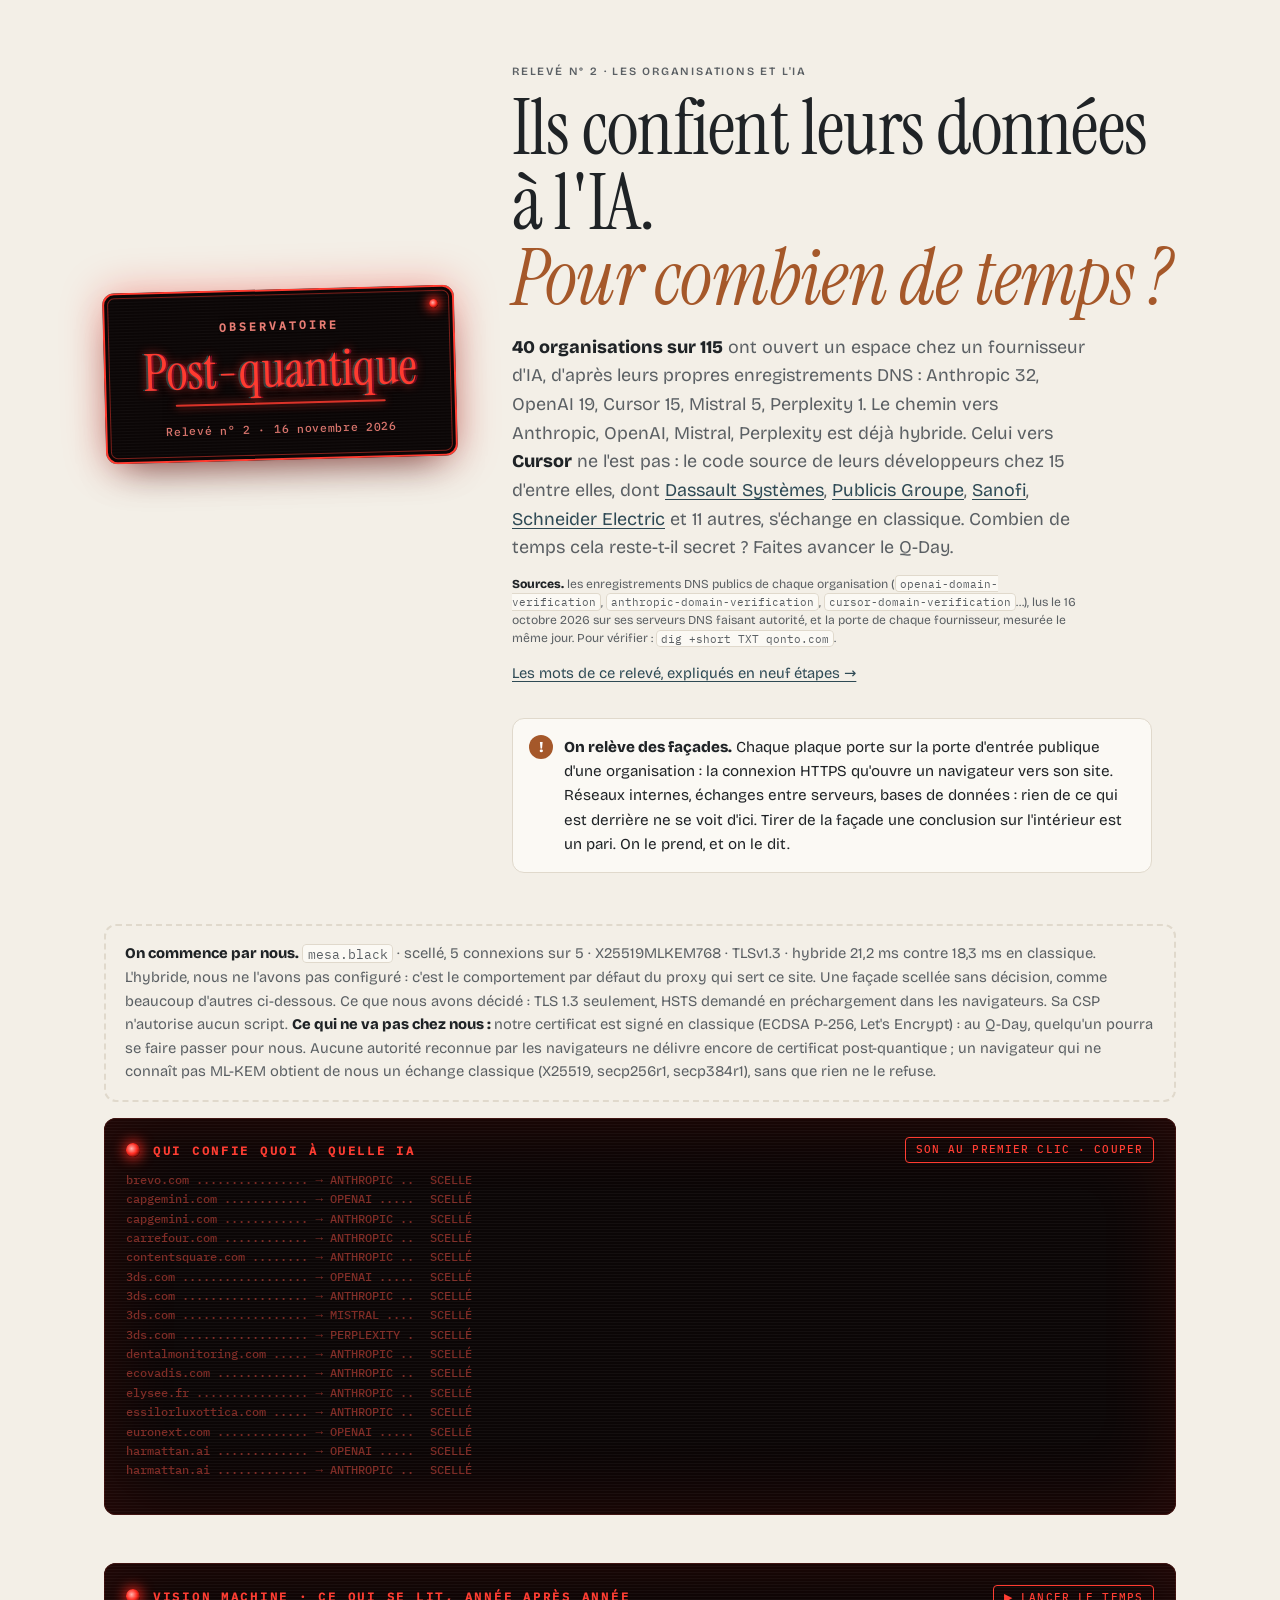
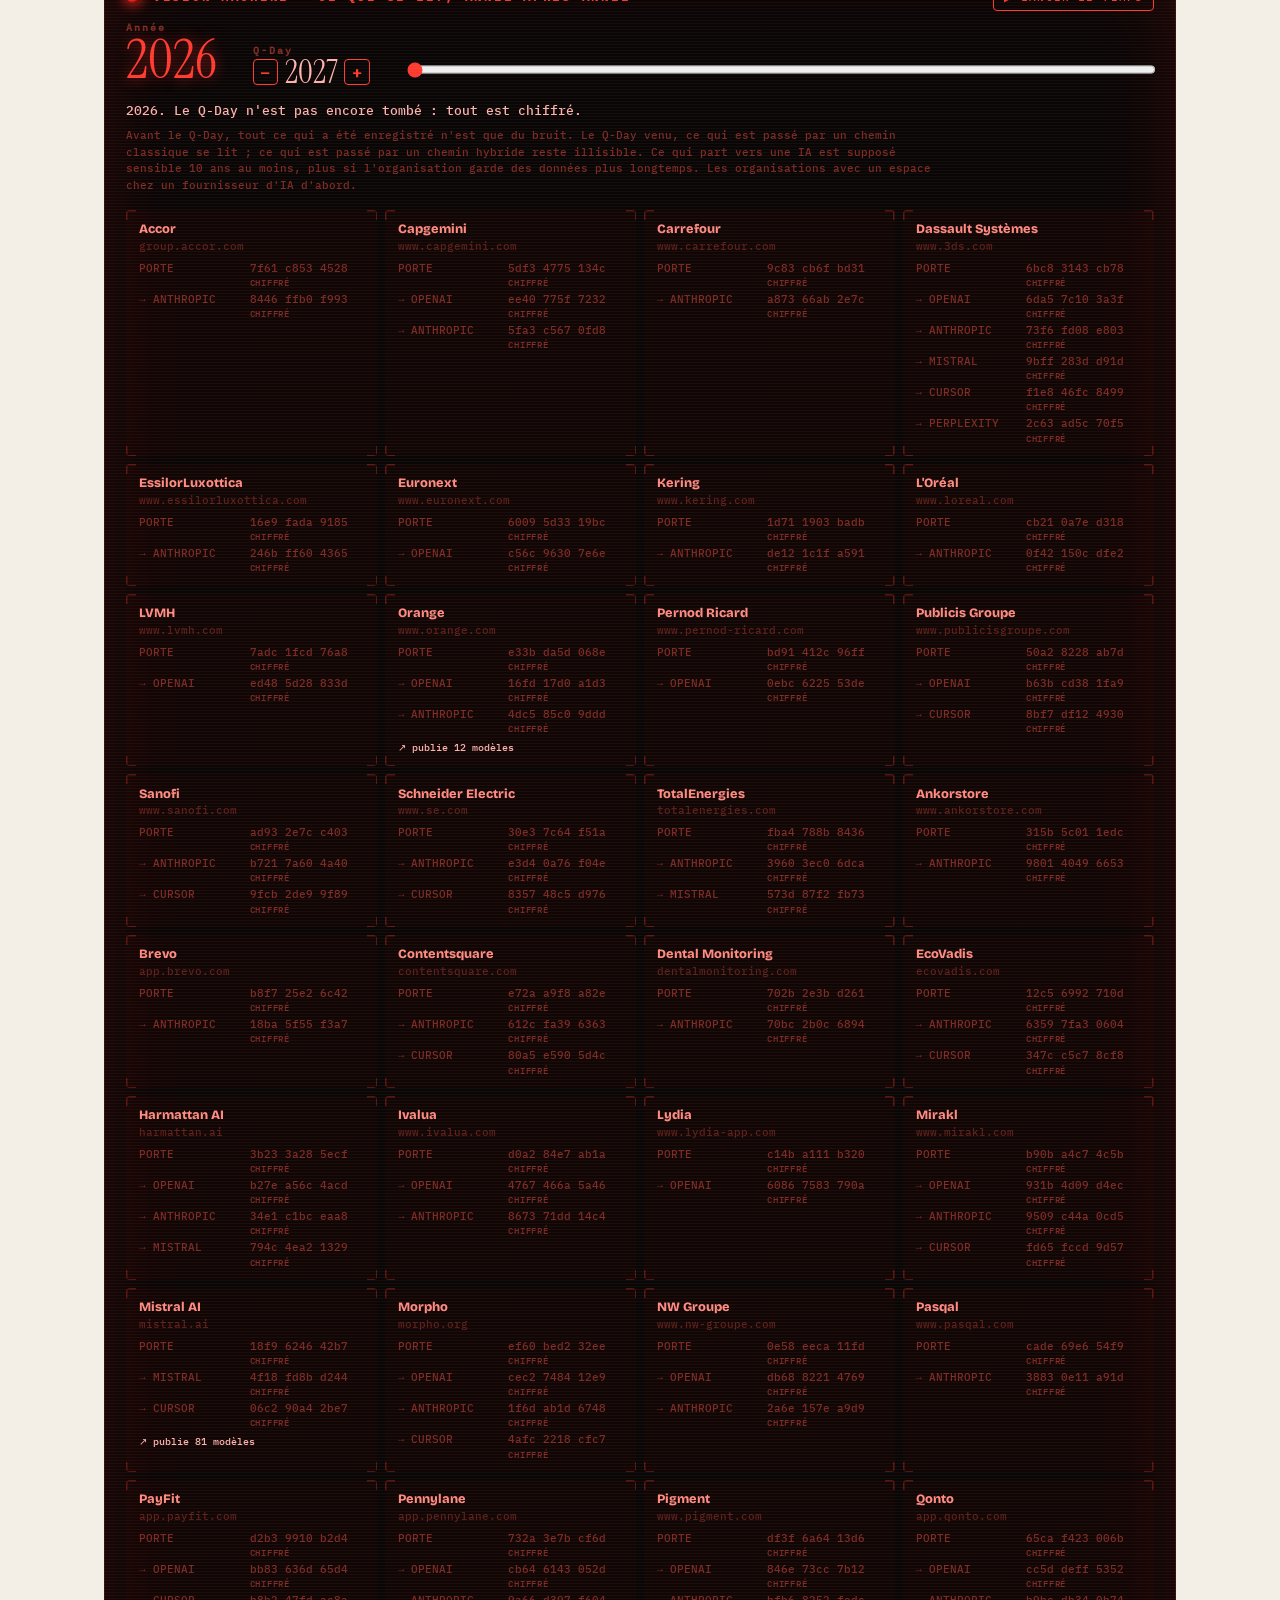
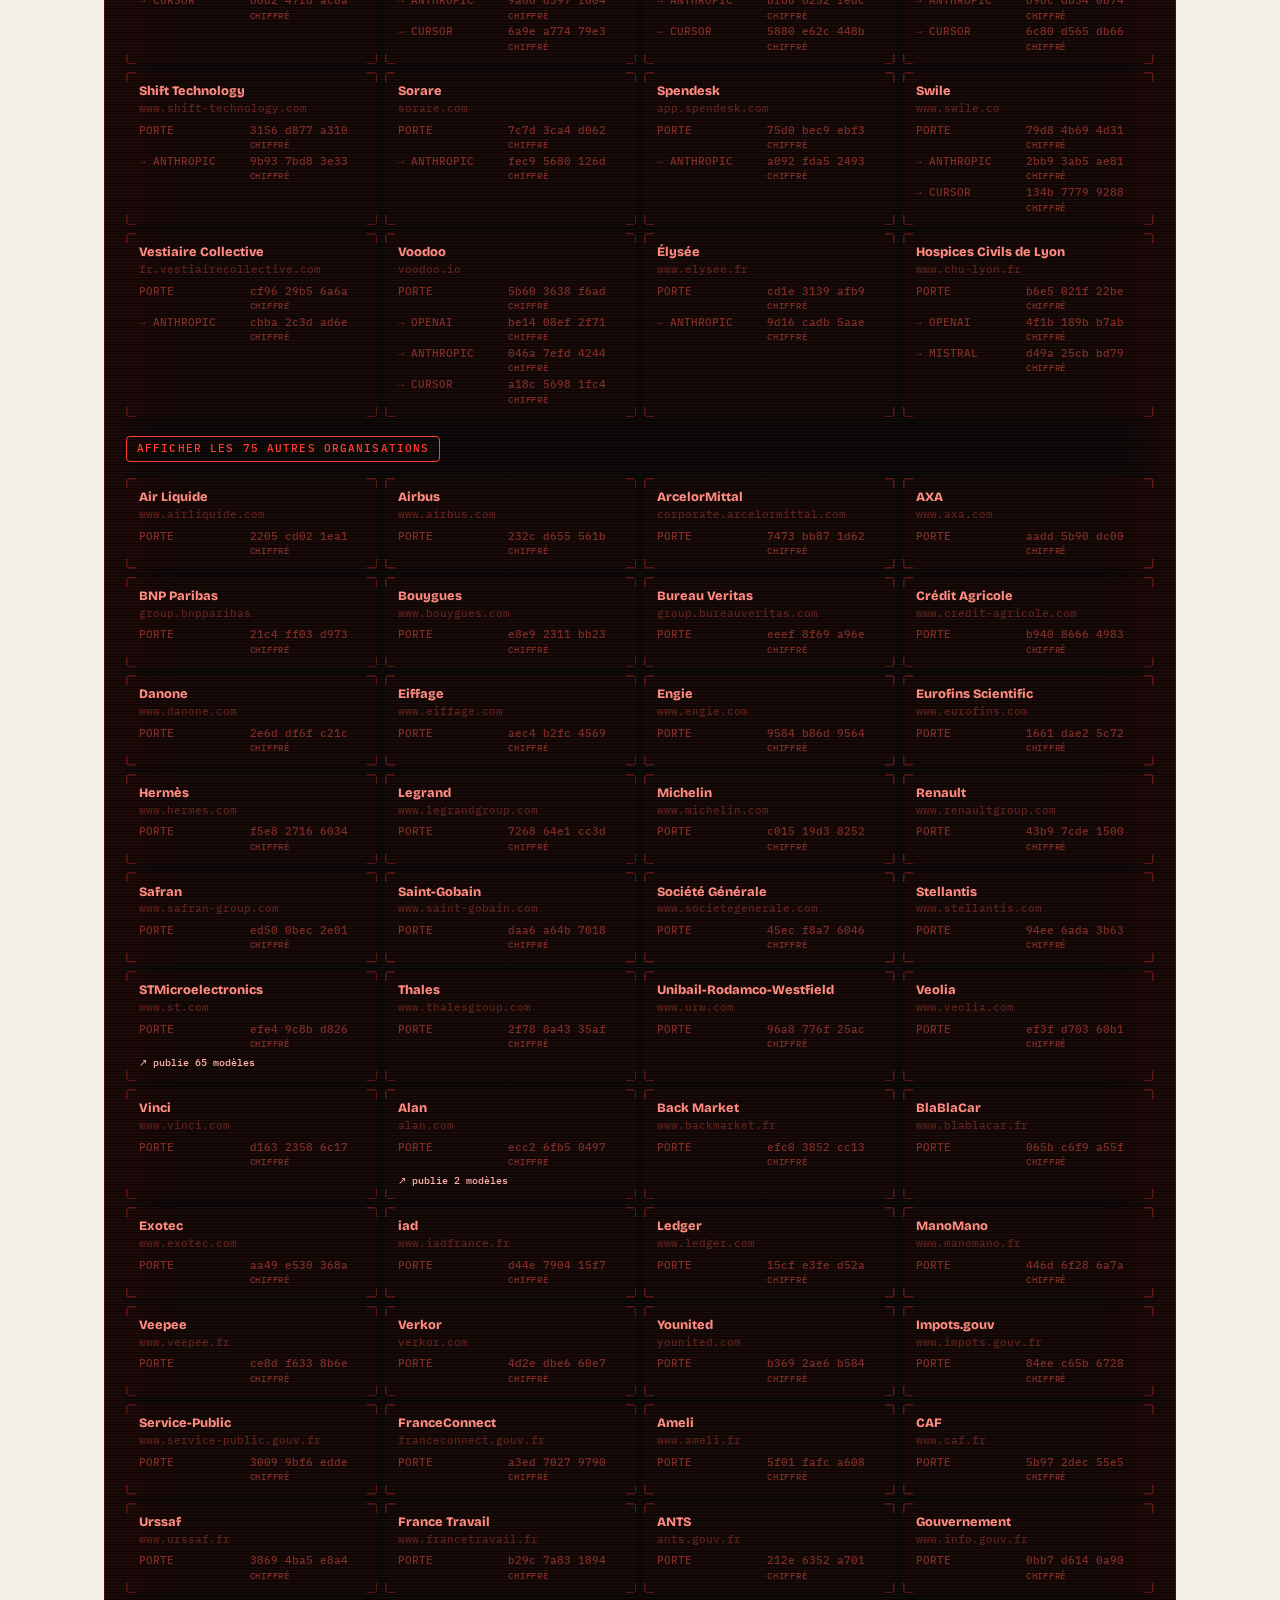
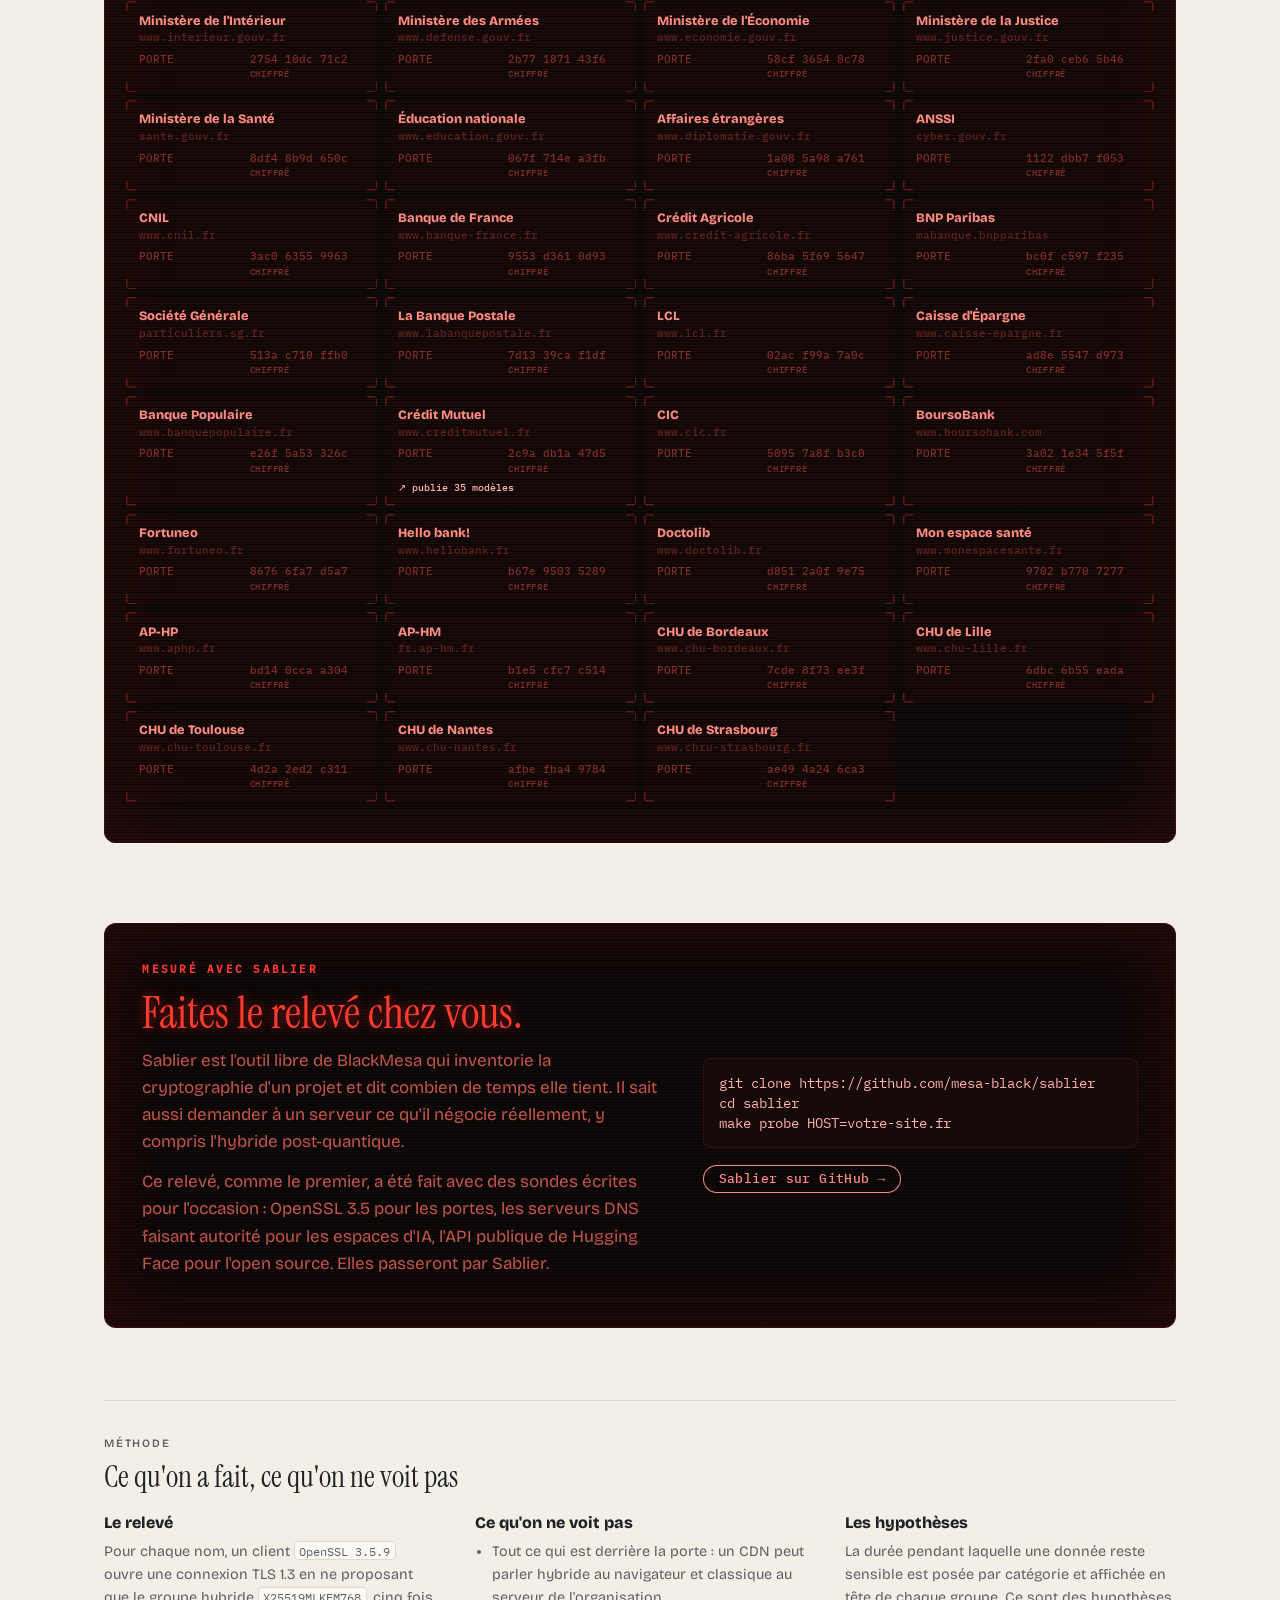
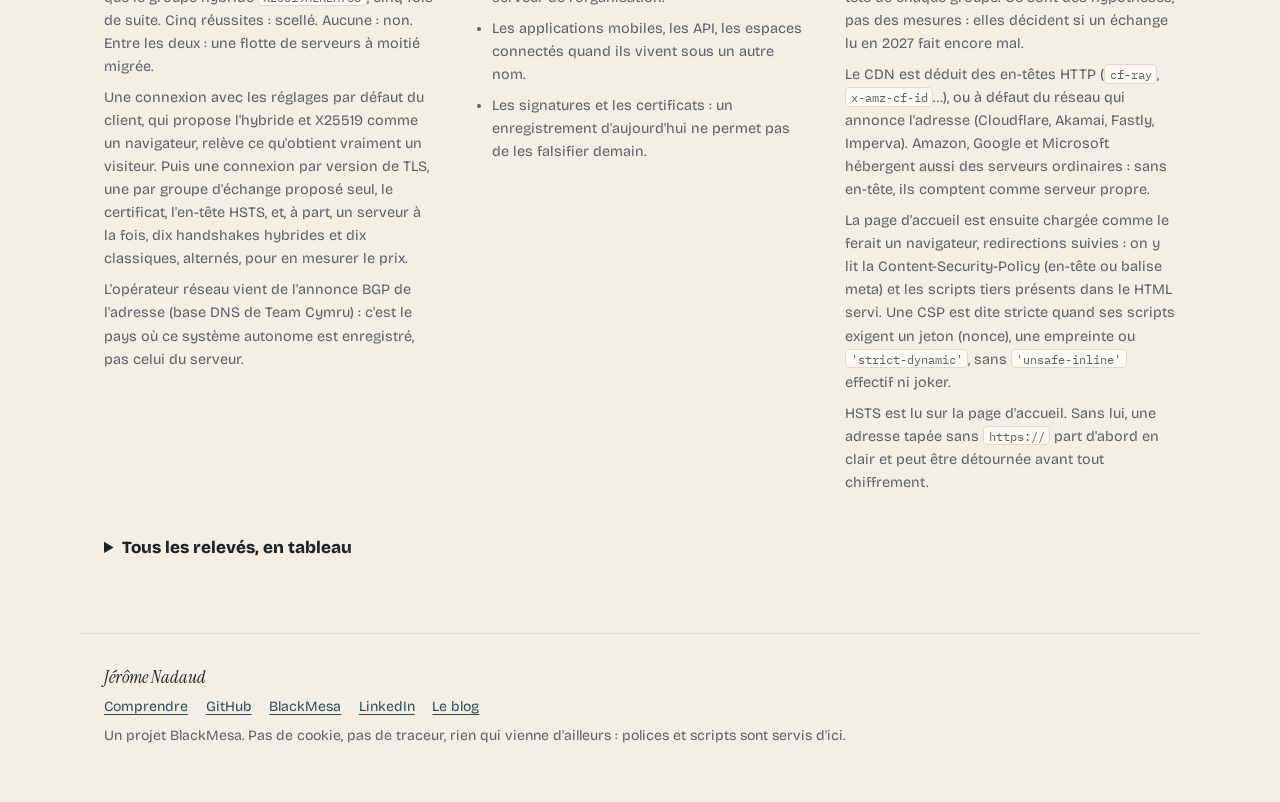
==== commit 4c304078: "feat(releve): every relevé links to the course Under the chapô (« Les mots de ce relevé, expliqués e" ====
--- a/site/index.html
+++ b/site/index.html
@@ -25,6 +25,7 @@
         <p class="sur">Les portes d'entrée de la France, relevées chaque mois</p>
         <h1>Enregistré <em>aujourd'hui</em>, lu demain.</h1>
         <p class="chapo" id="chapo"></p>
+        <p class="comprendre-lien"><a href="/comprendre">Les mots de ce relevé, expliqués en neuf étapes →</a></p>
     </div>
     <p class="facade"><b>On relève des façades.</b> Chaque plaque porte sur la porte d'entrée publique d'une organisation : la connexion HTTPS qu'ouvre un navigateur vers son site. Réseaux internes, échanges entre serveurs, bases de données : rien de ce qui est derrière ne se voit d'ici. Tirer de la façade une conclusion sur l'intérieur est un pari. On le prend, et on le dit.</p>
 </header>
@@ -182,6 +183,7 @@
 <footer class="wrap pied">
     <p class="signe">Jérôme Nadaud</p>
     <p class="liens">
+        <a href="/comprendre">Comprendre</a>
         <a href="https://github.com/jnadaud" rel="noopener me">GitHub</a>
         <a href="https://github.com/mesa-black" rel="noopener">BlackMesa</a>
         <a href="https://www.linkedin.com/in/jeromenadaud" rel="noopener me">LinkedIn</a>
--- a/site/style.css
+++ b/site/style.css
@@ -203,6 +203,9 @@
     color: var(--doux);
 }
 .nous b { color: var(--encre); font-weight: 800; }
+.comprendre-lien { margin: .9rem 0 0; font-size: .92rem; }
+.comprendre-lien a, .et-vous a { color: var(--lien); }
+.et-vous { display: block; margin-top: .6rem; padding-top: .6rem; border-top: 1px dashed var(--filet); }
 
 /* ------------------------------------------------------------ groups */
 .groupe { margin-top: 3.6rem; }
@@ -285,6 +288,74 @@
 body.les-leurs .mur .cdn { opacity: .2; filter: grayscale(1); }
 
 /* ------------------------------------------------------------ who */
+.cle-liste { margin: 2rem 0 0; padding: 0; list-style: none; display: grid; gap: .7rem; max-width: 46rem; }
+.cle-liste li { font-size: .92rem; color: var(--doux); padding-top: .7rem; border-top: 1px solid var(--filet); }
+.cle-liste b { color: var(--encre); }
+.qui.cle-depuis { margin-bottom: 5rem; }
+/* A section that is both: .qui's padding shorthand would take .wrap's gutter away. */
+.wrap.qui { padding-inline: 1.5rem; }
+@media (max-width: 34rem) { .wrap.qui { padding-inline: 1rem; } }
+
+/* ------------------------------------------------------------ the key rings (relevé 4) */
+.mini-cle { display: inline-block; width: .8rem; height: 1rem; margin-right: .35rem; vertical-align: -.15rem; border-radius: 2px 2px 7px 7px; }
+.mini-cle.laiton { background: linear-gradient(160deg, #f3dc92, #c99c3f 58%, #a77729); }
+.mini-cle.fer { background: linear-gradient(160deg, #d2d5d7, #959a9d 58%, #73787b); }
+.defs-cles { position: absolute; }
+.trousseau-tete { display: grid; grid-template-columns: minmax(0, 1fr) 20rem; gap: 2.5rem; align-items: start; }
+.trousseau-tete > p { max-width: 38rem; color: var(--doux); margin: 0; }
+.trousseau-legende { display: grid; gap: .5rem; padding: 1rem 1.2rem; background: var(--papier); border: 1px solid var(--filet); border-radius: 14px; font-size: .9rem; }
+.trousseau-legende b { font-weight: 800; }
+.trousseau-legende .bascule { margin-top: .4rem; padding-top: .7rem; border-top: 1px dashed var(--filet); font-weight: 600; }
+.bande { margin-top: 2.6rem; }
+.bande-tete { display: flex; flex-wrap: wrap; align-items: baseline; gap: .4rem 1rem; padding-bottom: .6rem; border-bottom: 1px solid var(--filet); }
+.bande-tete h3 { margin: 0; font: 400 1.9rem/1.05 var(--serif); }
+.bande-tete h3 em { color: var(--vif); font-size: 1.25rem; }
+.bande-compte { font: 400 .78rem var(--mono); color: var(--doux); }
+.bande-barre { margin-left: auto; display: flex; align-items: center; gap: .6rem; font: 500 .78rem var(--mono); }
+.bande-barre i { display: block; width: 9rem; height: .5rem; border-radius: 4px; background: linear-gradient(90deg, #c9a03f var(--p), #9a9fa3 var(--p)); }
+.anneaux { display: flex; flex-wrap: wrap; align-items: flex-start; gap: 1rem .4rem; margin-top: 1rem; }
+.anneau-carte { display: flex; flex-direction: column; align-items: center; text-align: center; max-width: 15rem; }
+.anneau-carte.grand { flex-direction: row; align-items: center; text-align: left; gap: 1.4rem; max-width: none; padding: .9rem 1.6rem .9rem .9rem; background: var(--papier); border: 1px solid var(--filet); border-radius: 18px; }
+.anneau-carte.grand .anneau-legende b { font: 400 2.3rem/1 var(--serif); }
+.anneau-carte.grand .noms-cles { columns: 2; column-gap: 1.2rem; width: auto; max-width: 21rem; margin-inline: 0; }
+.anneau-carte.petit { max-width: 7.6rem; }
+.anneau { display: block; max-width: 100%; height: auto; }
+.anneau-fil { fill: none; stroke: #6b7075; stroke-width: 3.4; }
+.cle-svg .metal { stroke-width: .7; stroke-linejoin: round; transition: fill .6s; }
+.cle-svg.or .metal { fill: url(#cle-or); stroke: #7a5916; }
+.cle-svg.fer .metal { fill: url(#cle-fer); stroke: #4b4f53; }
+.trousseau.qday .cle-svg.fer .metal { fill: url(#cle-rouille); stroke: #5a2c14; }
+.cle-svg .trou { fill: var(--creme); stroke: rgba(0, 0, 0, .35); stroke-width: .6; }
+.anneau-legende b { display: block; font-weight: 600; font-size: .95rem; line-height: 1.2; }
+.anneau-legende small { display: block; font: 400 .72rem/1.3 var(--mono); color: var(--doux); margin-top: .15rem; }
+.pays { font: 500 .62rem var(--mono); padding: 1px 5px; border-radius: 4px; background: var(--filet); color: var(--doux); vertical-align: .15rem; }
+.pays.fr { background: #dfe6e8; color: var(--p-scelle); }
+.noms-cles { width: max-content; max-width: 100%; margin: .4rem auto 0; text-align: left; font-size: .76rem; line-height: 1.45; }
+.nom-cle { display: block; width: 100%; padding: 0; border: 0; background: none; font: inherit; color: var(--doux); text-align: inherit; cursor: pointer; }
+.nom-cle::before { content: ""; display: inline-block; width: .42rem; height: .42rem; margin-right: .35rem; border-radius: 50%; vertical-align: .05rem; background: #9a9fa3; }
+.nom-cle.or { color: var(--encre); font-weight: 600; }
+.nom-cle.or::before { background: #c9a03f; }
+.nom-cle:hover { color: var(--vif); }
+.trousseau.qday .nom-cle.fer { color: #93461f; }
+.encart { align-self: center; margin-left: auto; max-width: 23rem; padding: .3rem 0 .3rem 1.3rem; border-left: 3px solid #b8892c; }
+.encart b { display: block; font: 400 2.4rem/1.05 var(--serif); }
+.encart b em { color: var(--vif); }
+.encart p { margin: .5rem 0 0; color: var(--doux); font-size: .9rem; }
+.clin { position: relative; margin: .6rem 0 0; padding: .7rem .8rem .6rem; background: #fffdf3; border: 1px solid var(--filet); box-shadow: 0 6px 12px -8px rgba(0, 0, 0, .35); transform: rotate(-1.2deg); font: 400 .72rem/1.5 var(--mono); color: var(--encre); }
+.clin::before { content: ""; position: absolute; top: -.35rem; left: 50%; width: .7rem; height: .7rem; margin-left: -.35rem; border-radius: 50%; background: var(--vif); box-shadow: 0 1px 2px rgba(0, 0, 0, .4); }
+.clin span { display: block; }
+.clin span::first-letter { text-transform: uppercase; }
+.clin s { color: var(--doux); }
+.trousseau-note { margin-top: 1.4rem; font: 400 .74rem var(--mono); color: var(--pale); }
+@media (max-width: 52rem) {
+    .trousseau-tete { grid-template-columns: 1fr; gap: 1.2rem; }
+    .anneau-carte.grand { flex-direction: column; text-align: center; }
+    .anneau-carte.grand .noms-cles { columns: 1; }
+    .encart { margin-left: 0; }
+}
+@media (prefers-reduced-motion: reduce) {
+    .cle-svg .metal { transition: none; }
+}
 .qui { margin-top: 5rem; padding: 2.2rem 0 0; border-top: 2px solid var(--encre); }
 .qui h2 { margin: .6rem 0 1rem; font: 400 clamp(2rem, 5vw, 3.3rem)/1.05 var(--serif); max-width: 22ch; }
 .qui h2 em { color: var(--vif); }
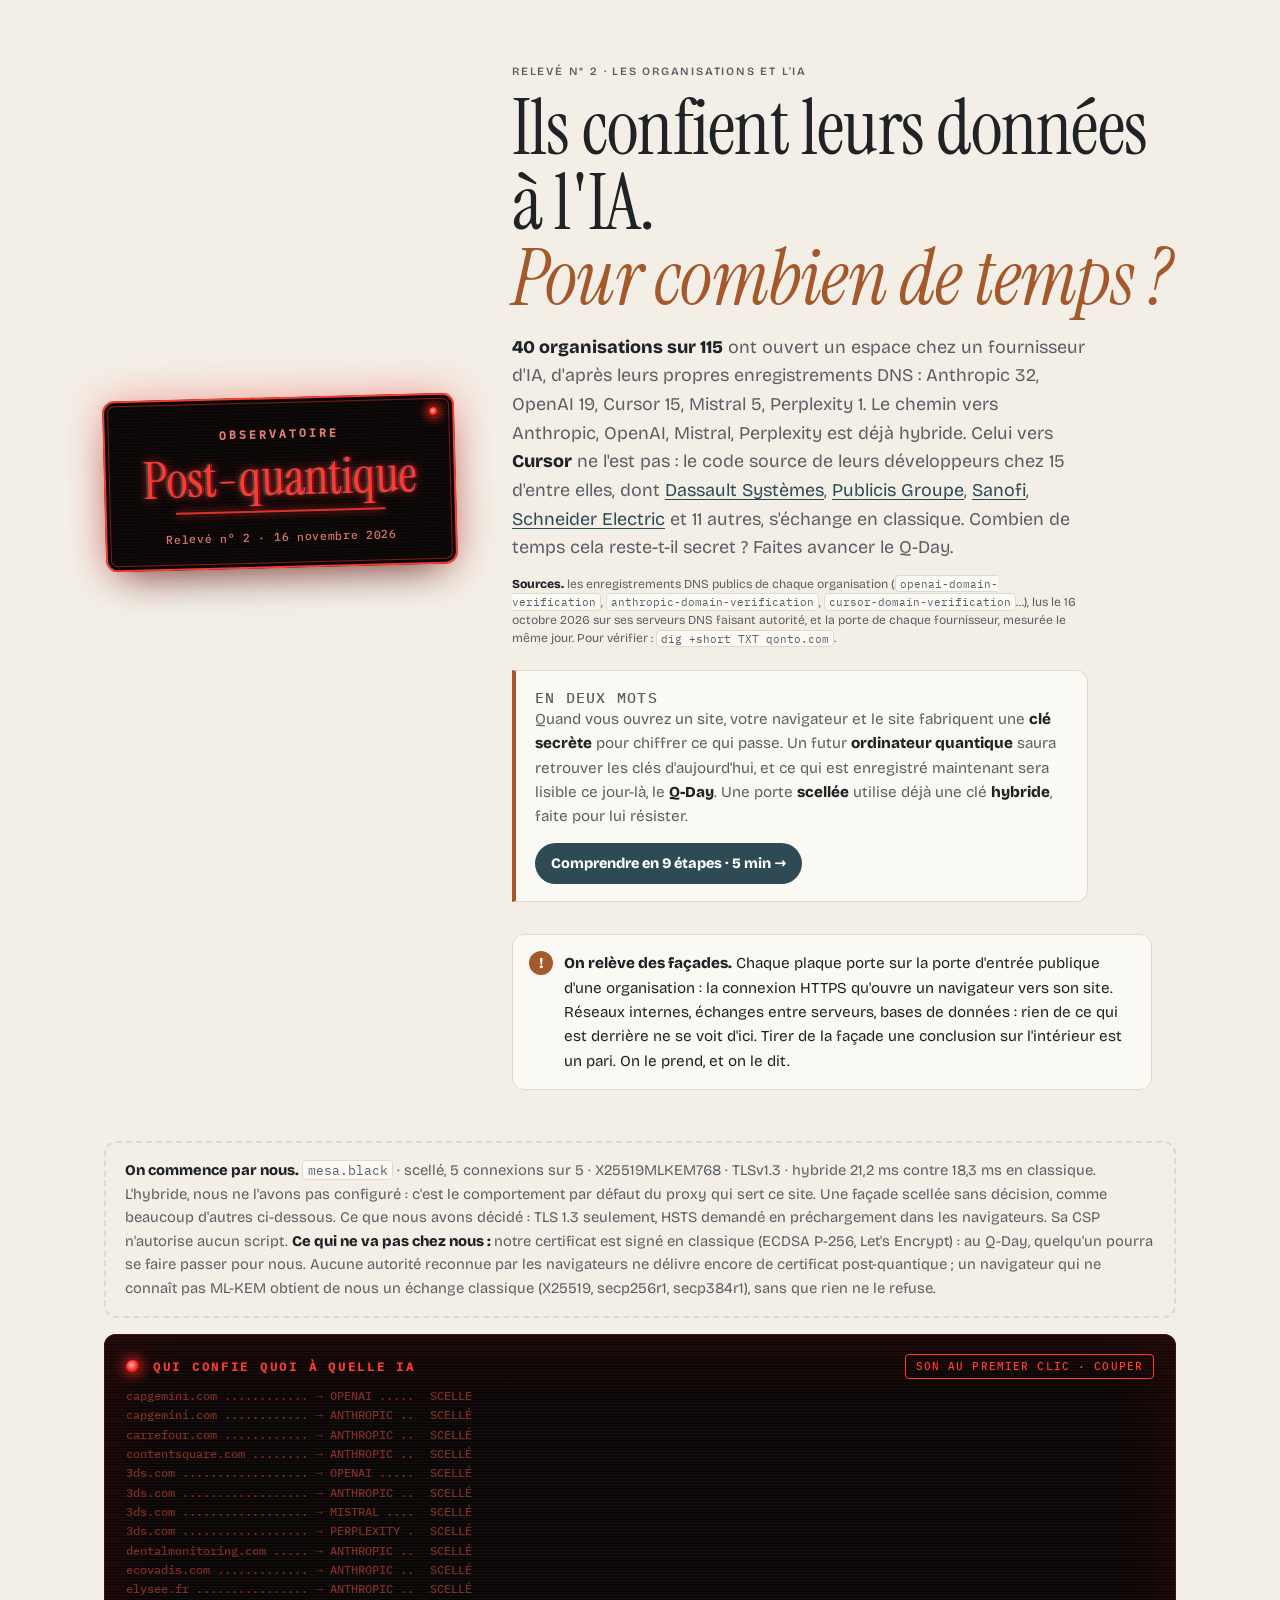
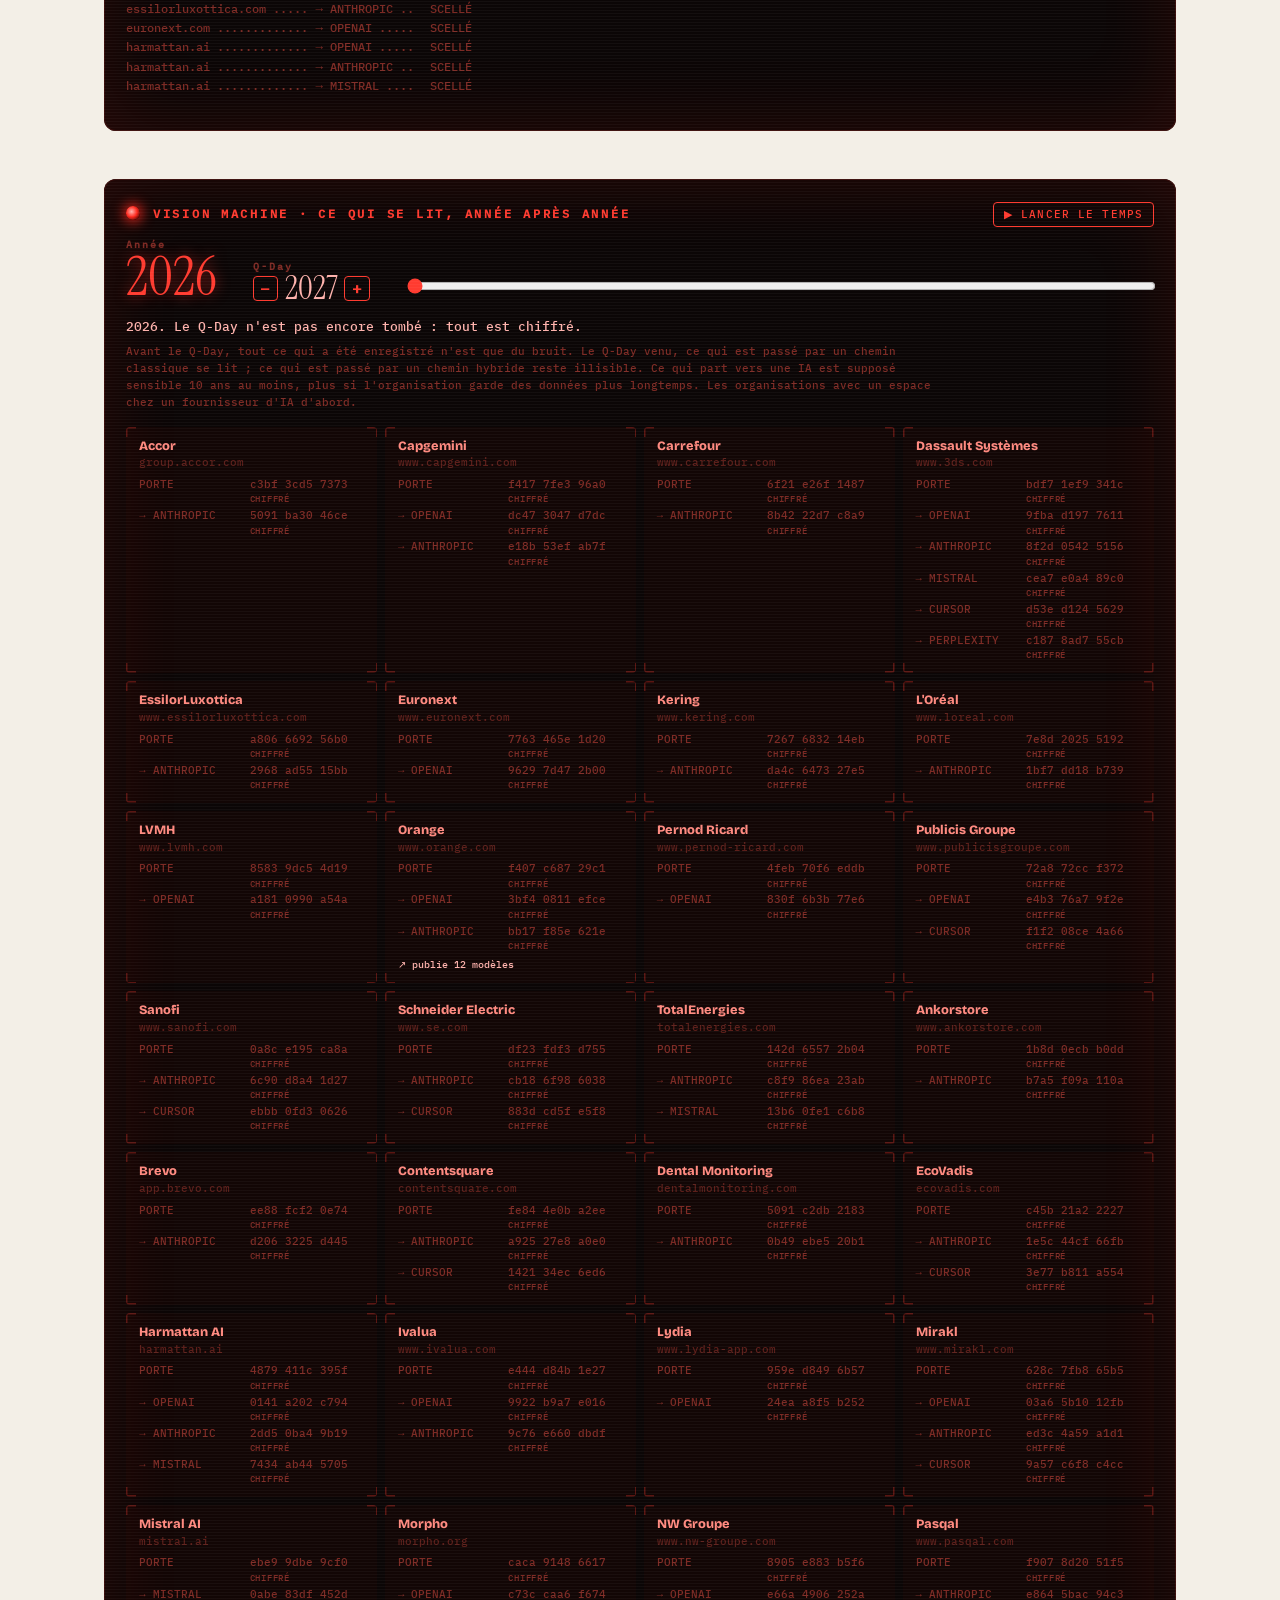
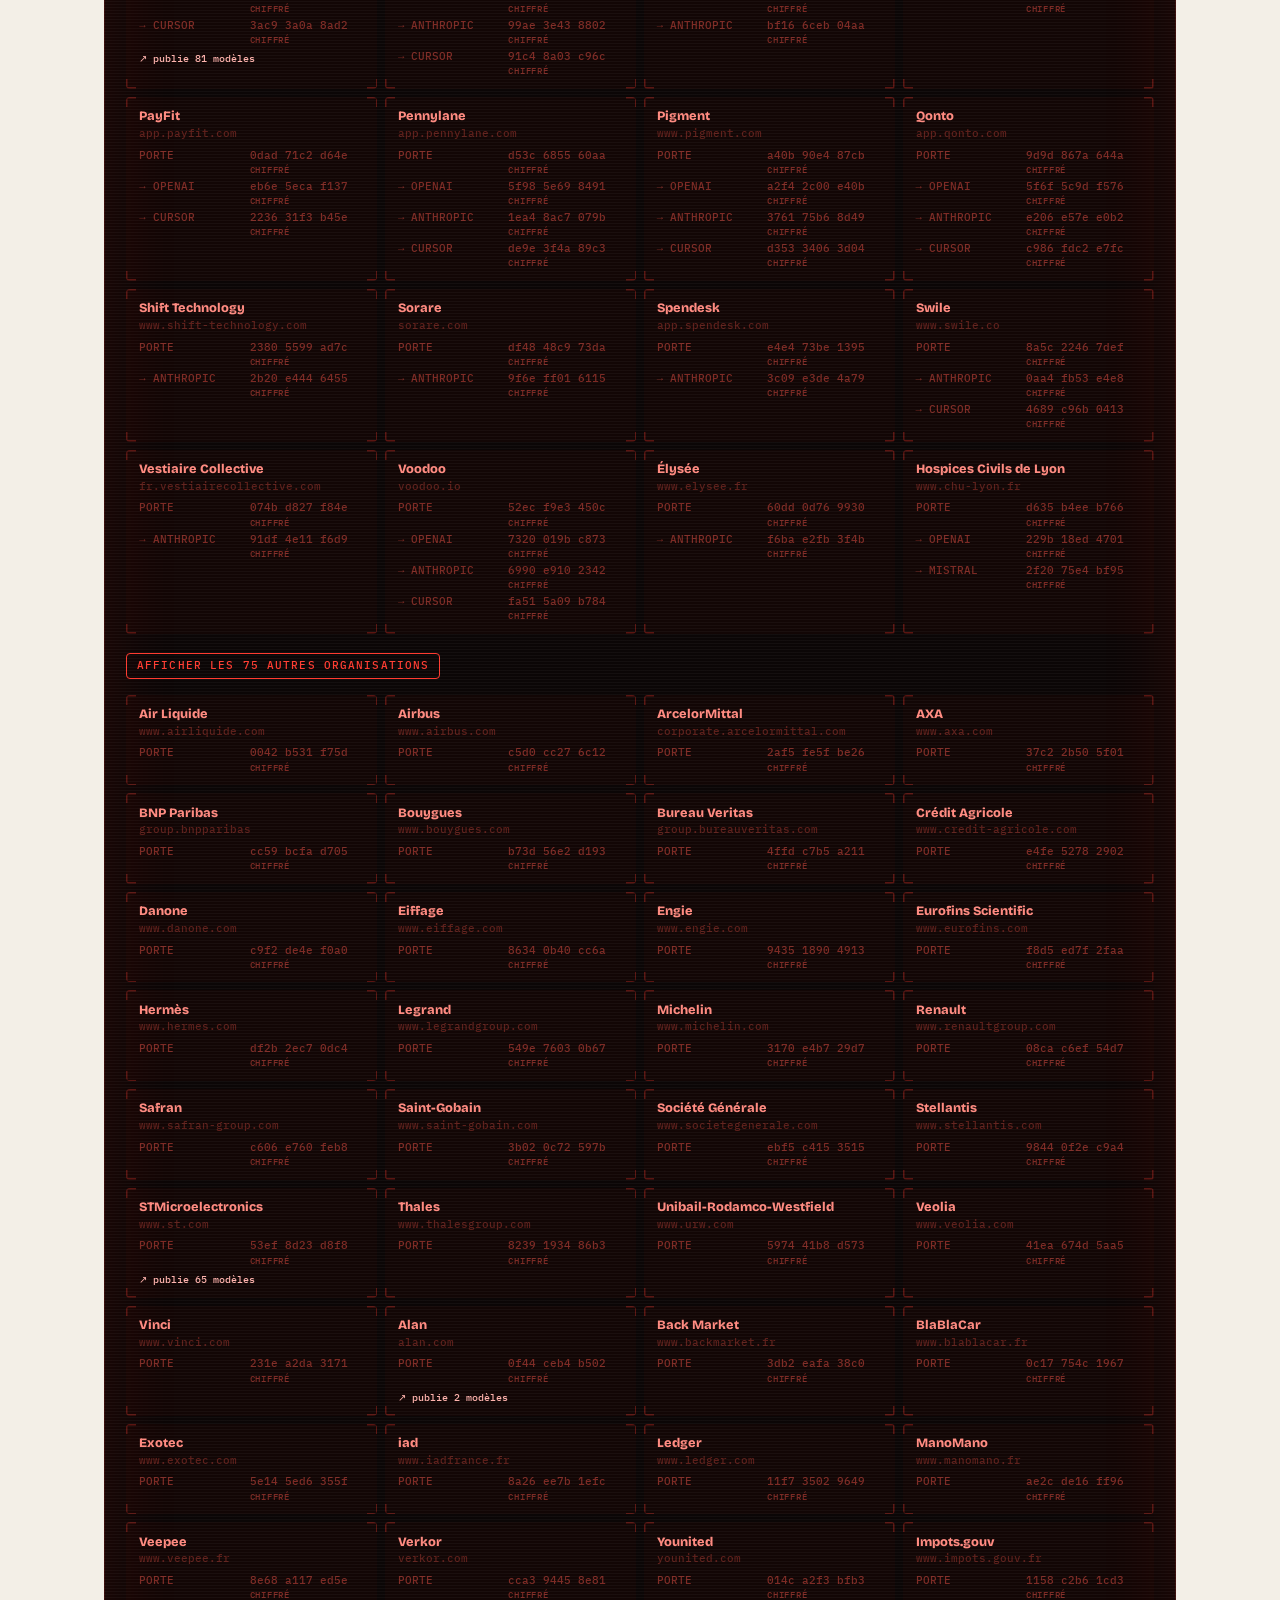
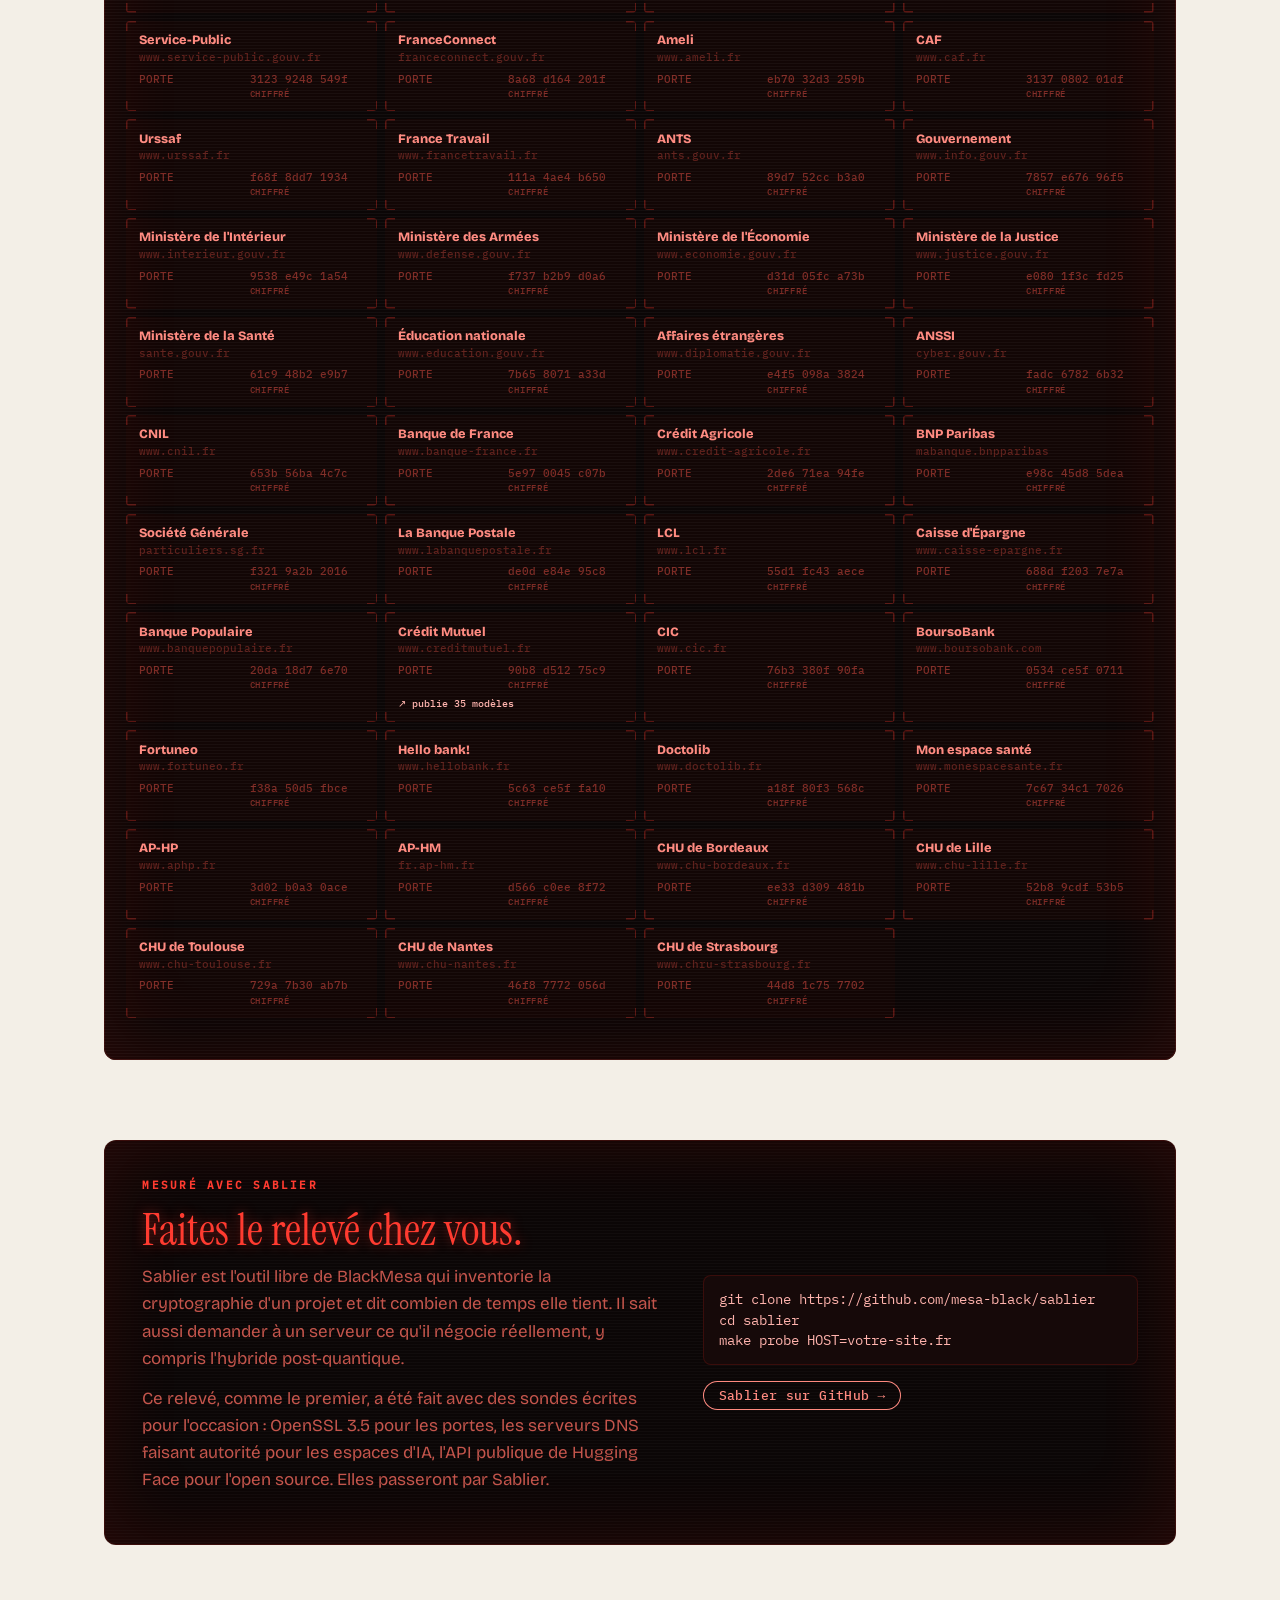
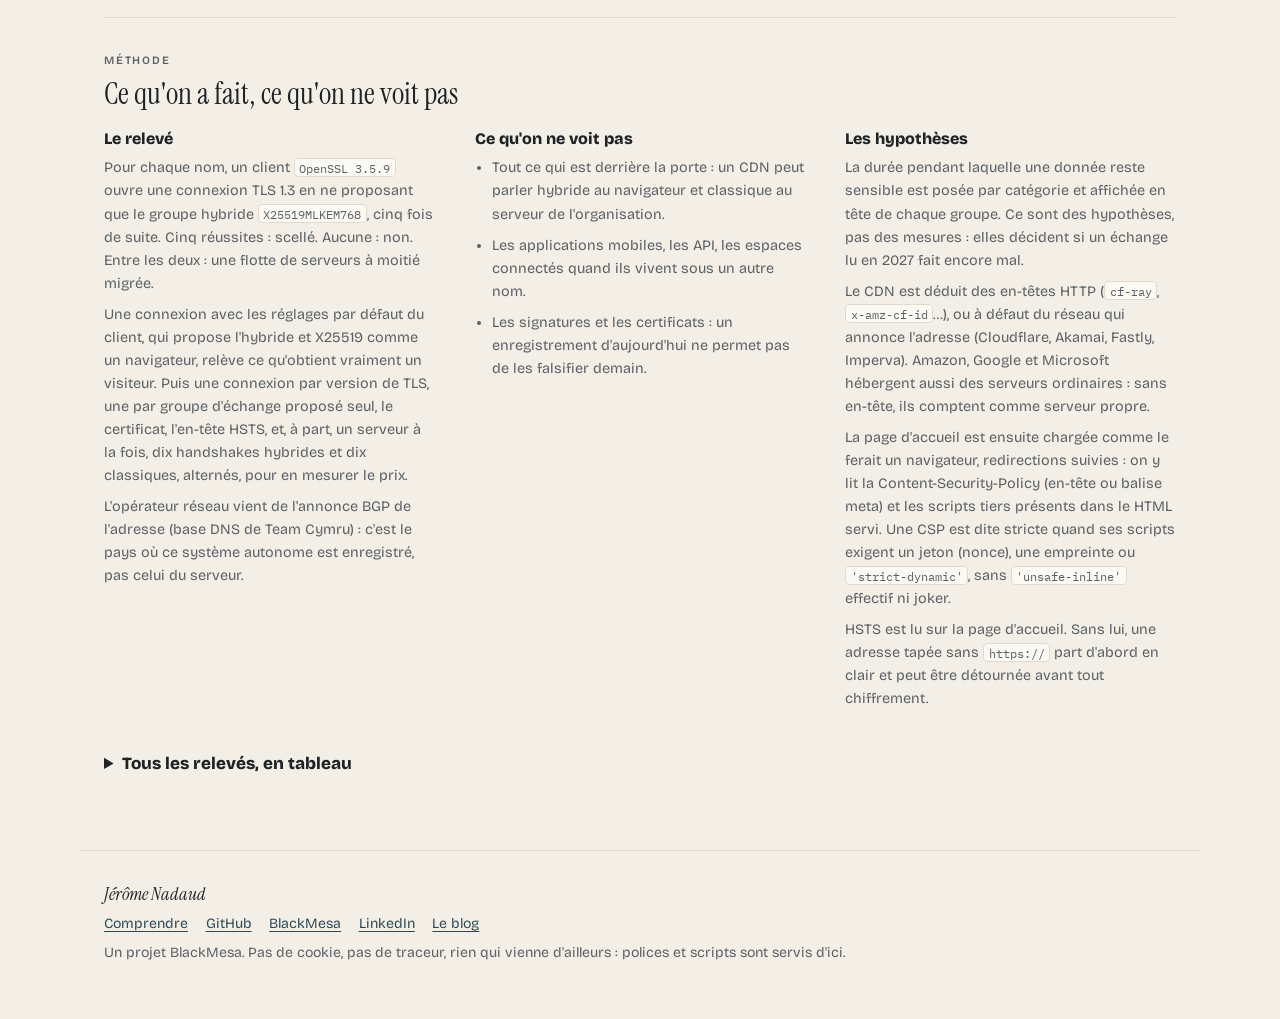
==== commit fb9e686e: "feat(releve): « En deux mots » under every relevé's chapô, and the way to the course The reader has " ====
--- a/site/index.html
+++ b/site/index.html
@@ -25,7 +25,11 @@
         <p class="sur">Les portes d'entrée de la France, relevées chaque mois</p>
         <h1>Enregistré <em>aujourd'hui</em>, lu demain.</h1>
         <p class="chapo" id="chapo"></p>
-        <p class="comprendre-lien"><a href="/comprendre">Les mots de ce relevé, expliqués en neuf étapes →</a></p>
+        <aside class="deux-mots" aria-labelledby="deux-mots-titre">
+            <p class="deux-mots-titre" id="deux-mots-titre">En deux mots</p>
+            <p>Quand vous ouvrez un site, votre navigateur et le site fabriquent une <b>clé secrète</b> pour chiffrer ce qui passe. Un futur <b>ordinateur quantique</b> saura retrouver les clés d'aujourd'hui, et ce qui est enregistré maintenant sera lisible ce jour-là, le <b>Q-Day</b>. Une porte <b>scellée</b> utilise déjà une clé <b>hybride</b>, faite pour lui résister.</p>
+            <a class="deux-mots-bouton" href="/comprendre">Comprendre en 9 étapes · 5 min →</a>
+        </aside>
     </div>
     <p class="facade"><b>On relève des façades.</b> Chaque plaque porte sur la porte d'entrée publique d'une organisation : la connexion HTTPS qu'ouvre un navigateur vers son site. Réseaux internes, échanges entre serveurs, bases de données : rien de ce qui est derrière ne se voit d'ici. Tirer de la façade une conclusion sur l'intérieur est un pari. On le prend, et on le dit.</p>
 </header>
--- a/site/style.css
+++ b/site/style.css
@@ -203,8 +203,15 @@
     color: var(--doux);
 }
 .nous b { color: var(--encre); font-weight: 800; }
-.comprendre-lien { margin: .9rem 0 0; font-size: .92rem; }
-.comprendre-lien a, .et-vous a { color: var(--lien); }
+/* « En deux mots »: what a reader must know before the figures, and the way
+   to the course, right under the chapô of every relevé. */
+.deux-mots { max-width: 36rem; margin-top: 1.4rem; padding: 1rem 1.2rem 1.1rem; background: var(--papier); border: 1px solid var(--filet); border-left: 4px solid var(--vif); border-radius: 0 12px 12px 0; }
+.deux-mots-titre { margin: 0 0 .4rem; font: 500 .72rem var(--mono); letter-spacing: .08em; text-transform: uppercase; color: var(--vif); }
+.deux-mots p { margin: 0; font-size: .95rem; color: var(--doux); }
+.deux-mots b { color: var(--encre); }
+.deux-mots-bouton { display: inline-block; margin-top: .9rem; padding: .55rem 1rem; border-radius: 999px; background: var(--p-scelle); color: #fff; font-weight: 700; font-size: .9rem; text-decoration: none; }
+.deux-mots-bouton:hover, .deux-mots-bouton:focus-visible { background: var(--vif); }
+.et-vous a { color: var(--lien); }
 .et-vous { display: block; margin-top: .6rem; padding-top: .6rem; border-top: 1px dashed var(--filet); }
 
 /* ------------------------------------------------------------ groups */
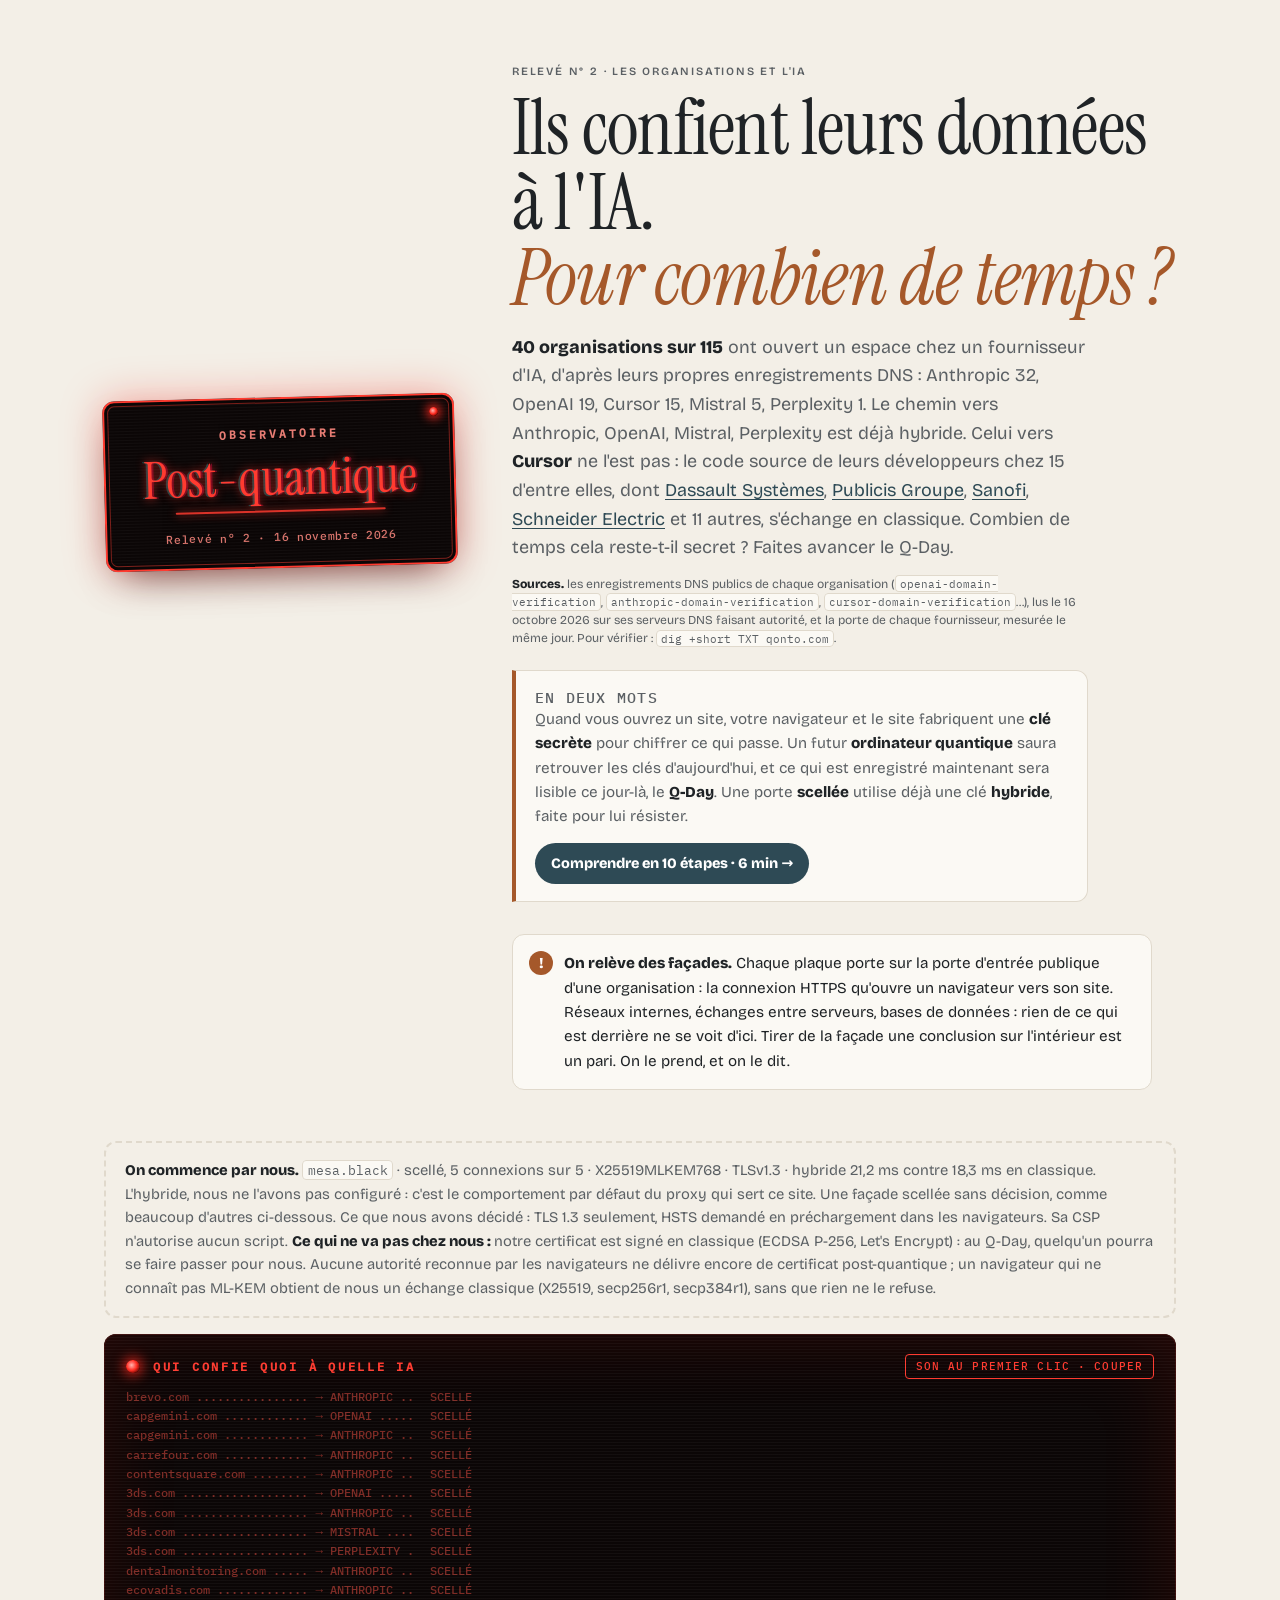
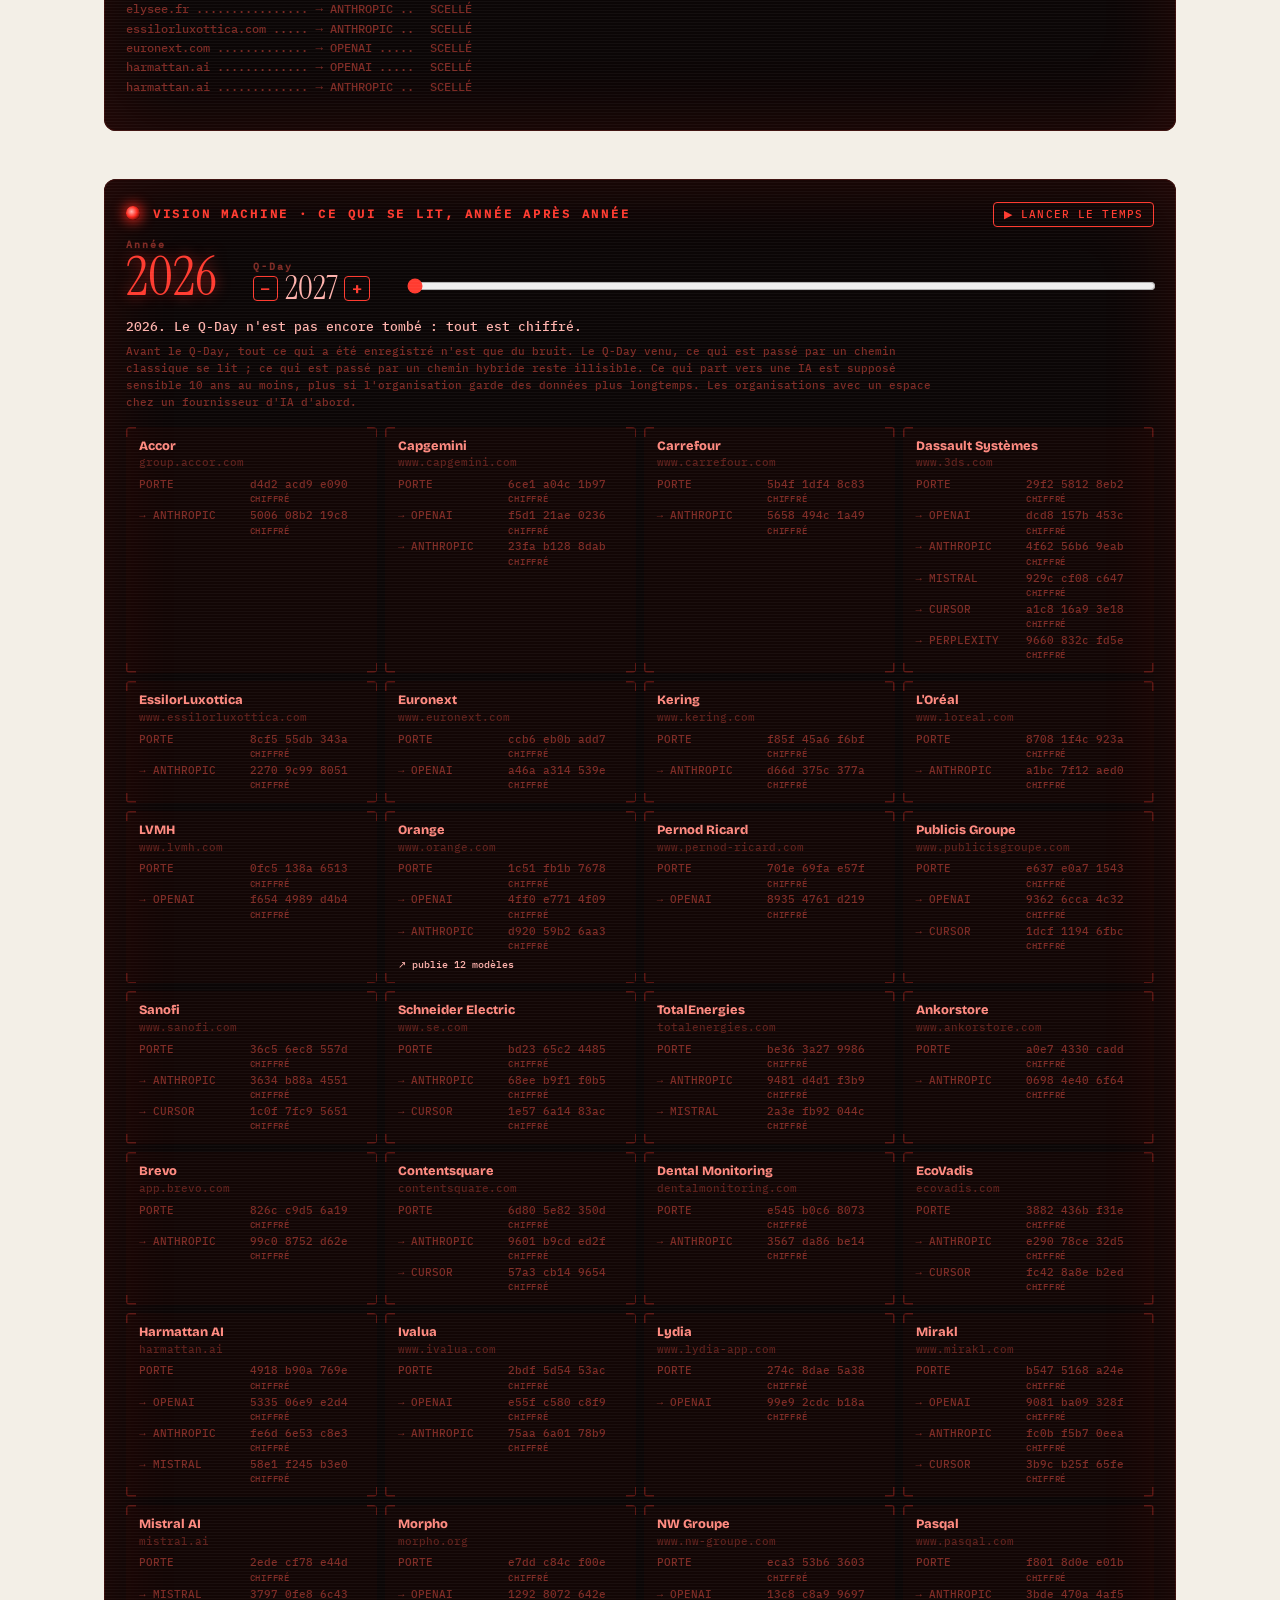
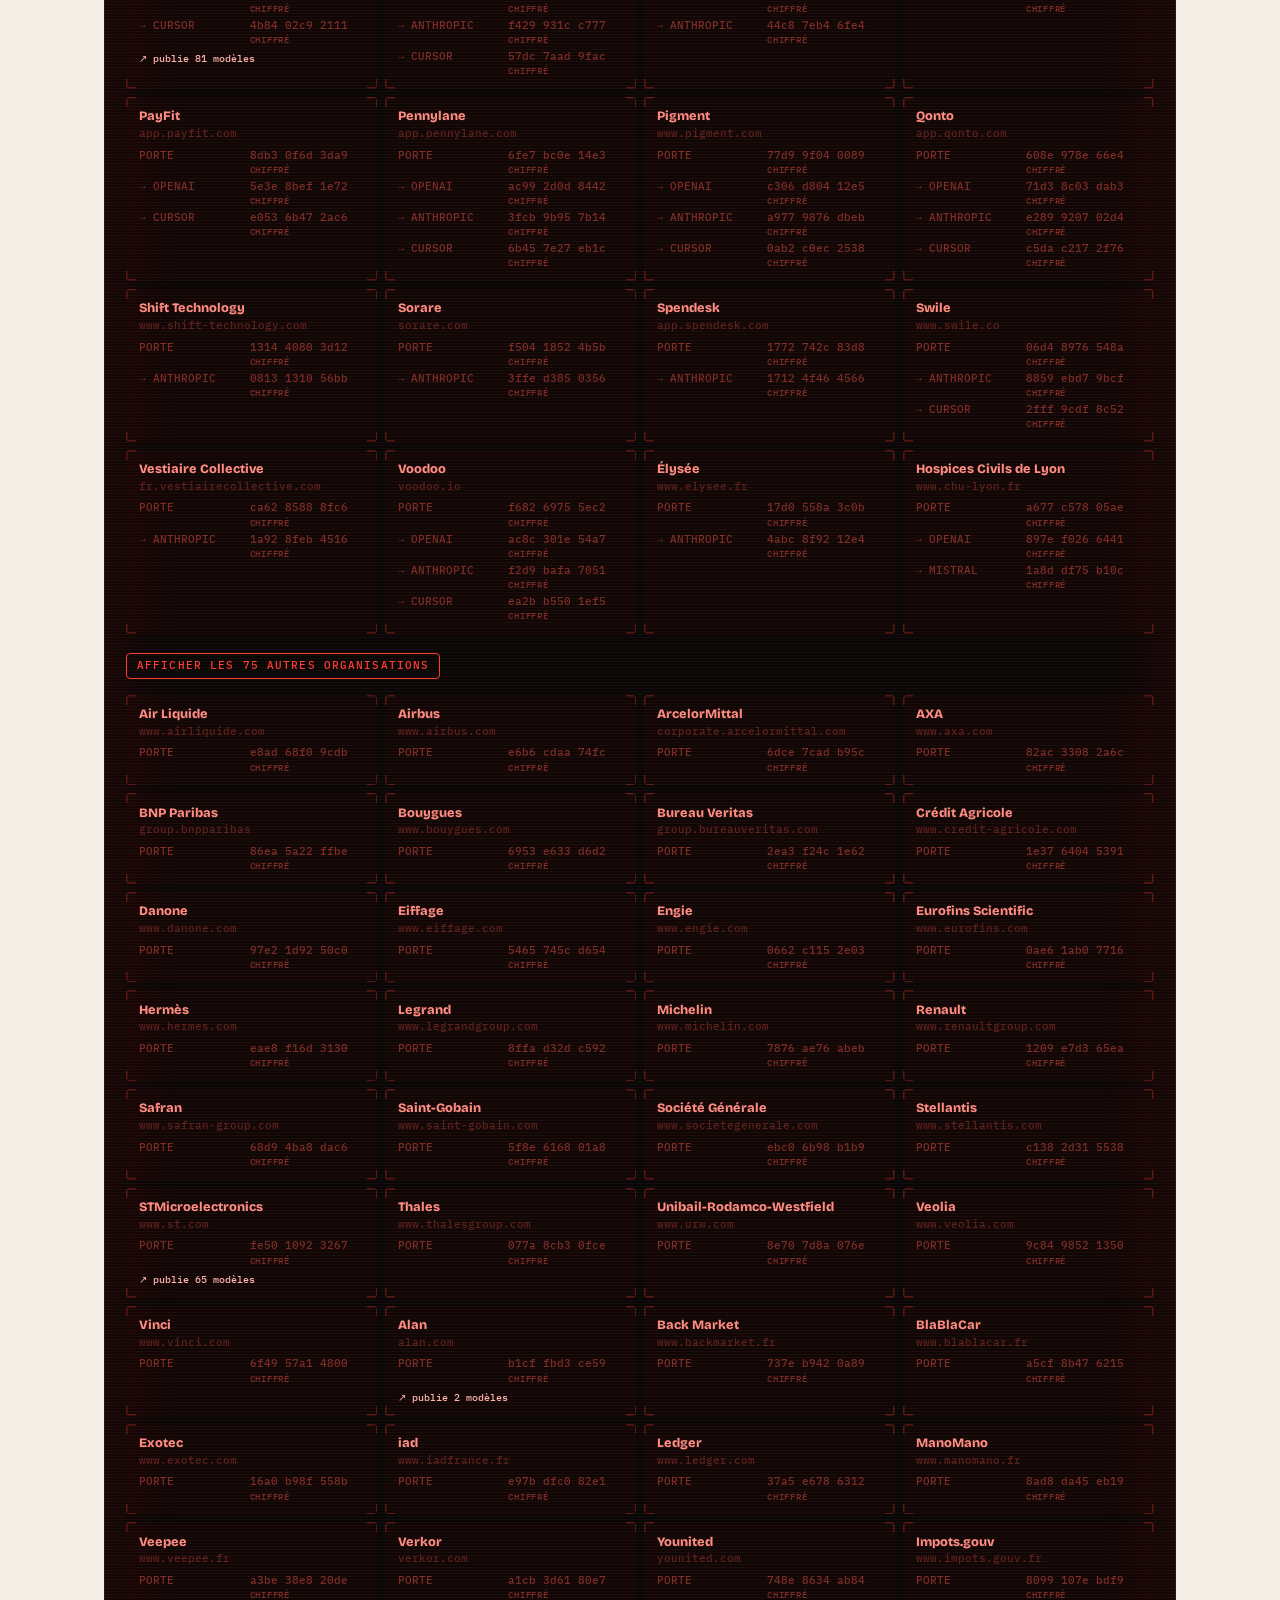
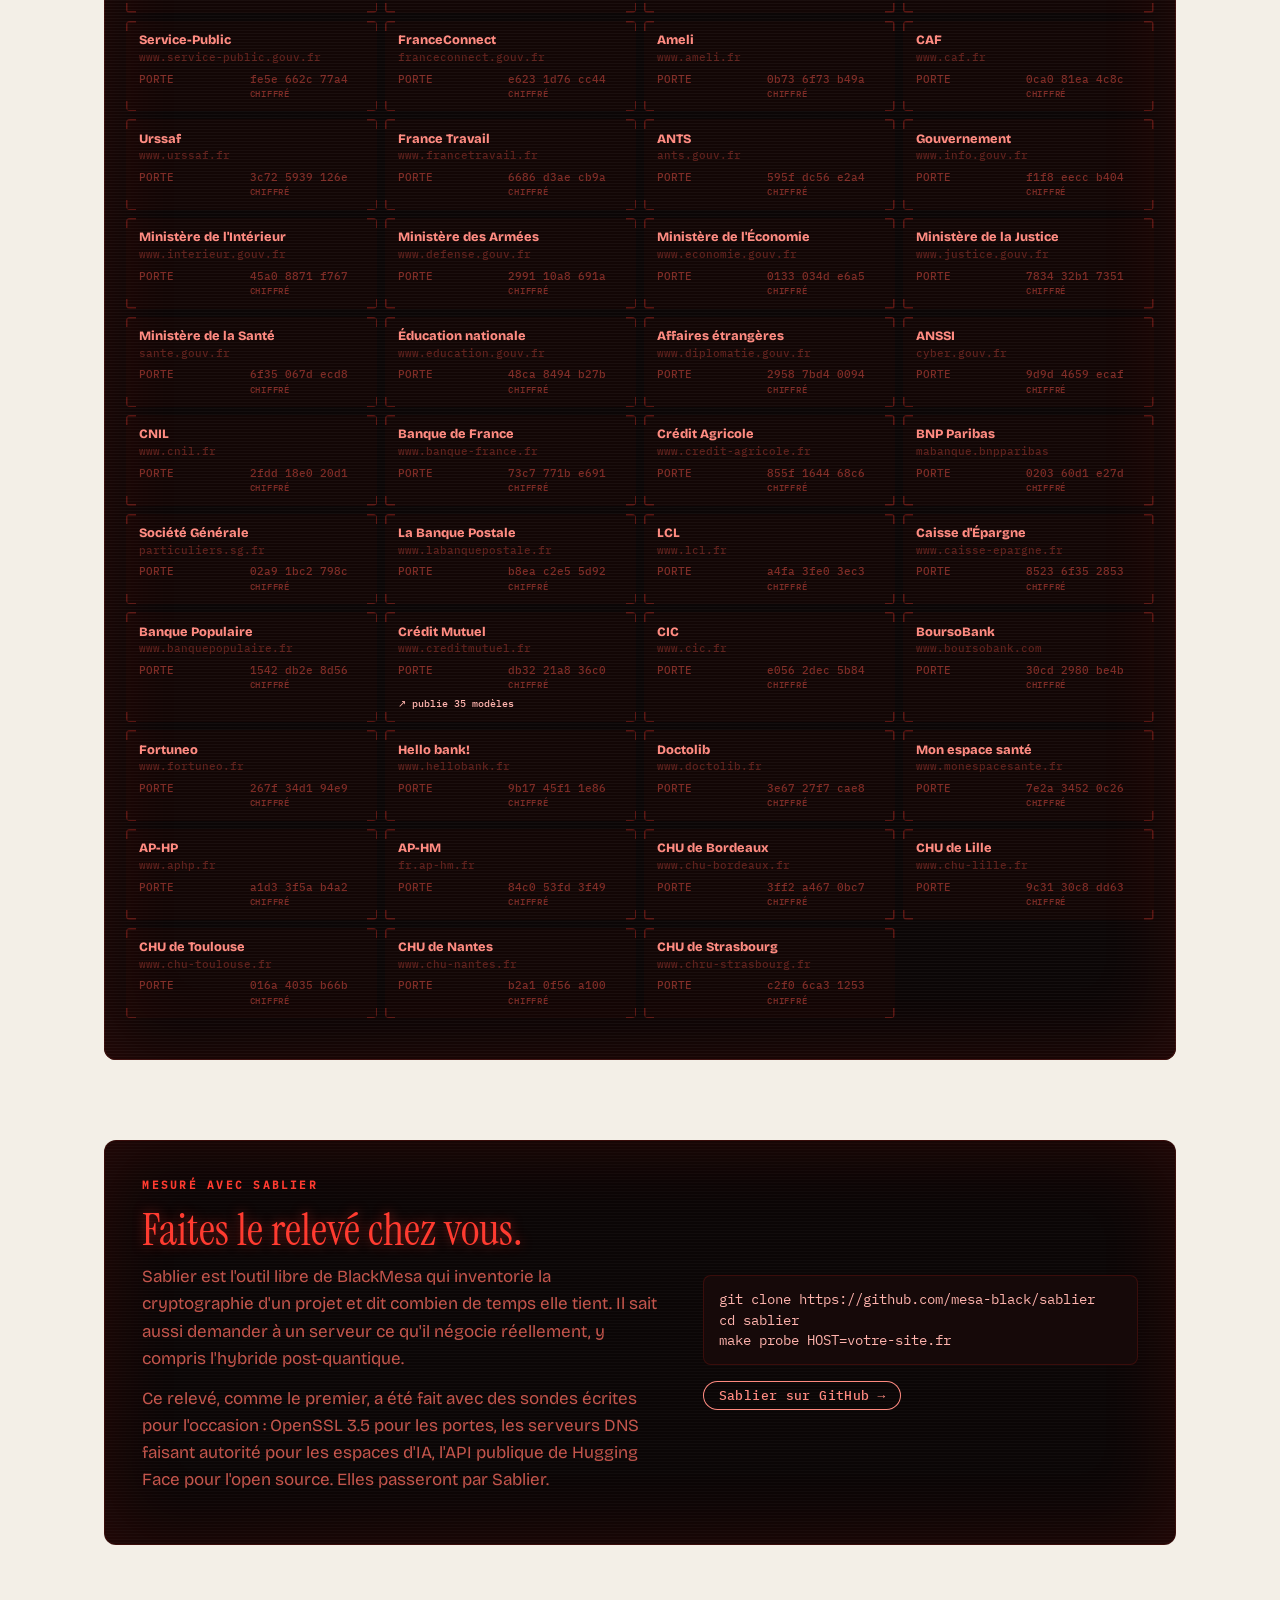
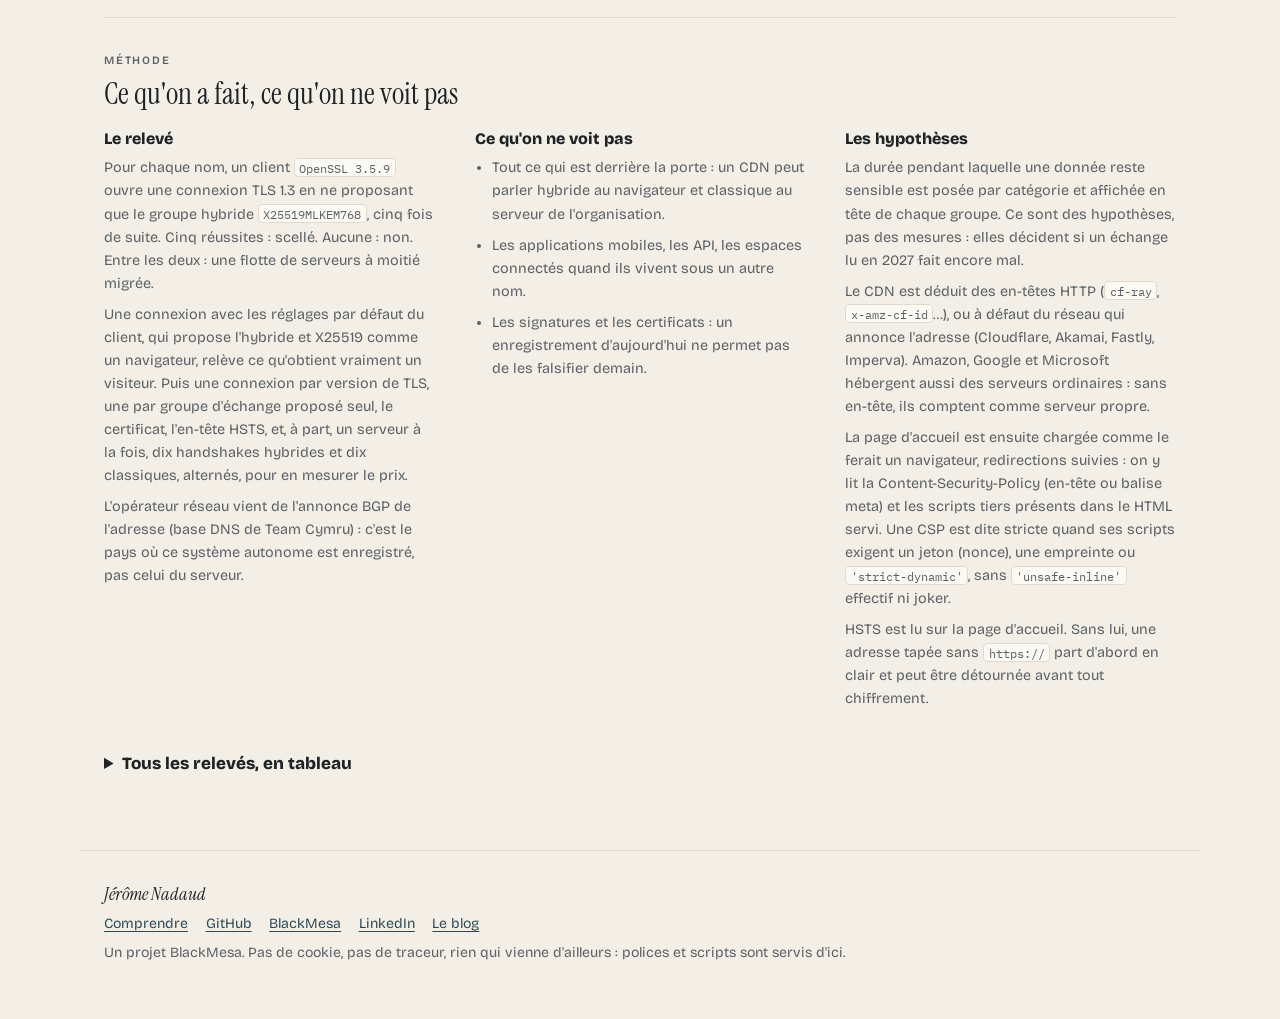
==== commit ded140c0: "feat(releve-3): the sorting office's terms open the course MTA-STS and DANE in the legend link to th" ====
--- a/site/index.html
+++ b/site/index.html
@@ -28,7 +28,7 @@
         <aside class="deux-mots" aria-labelledby="deux-mots-titre">
             <p class="deux-mots-titre" id="deux-mots-titre">En deux mots</p>
             <p>Quand vous ouvrez un site, votre navigateur et le site fabriquent une <b>clé secrète</b> pour chiffrer ce qui passe. Un futur <b>ordinateur quantique</b> saura retrouver les clés d'aujourd'hui, et ce qui est enregistré maintenant sera lisible ce jour-là, le <b>Q-Day</b>. Une porte <b>scellée</b> utilise déjà une clé <b>hybride</b>, faite pour lui résister.</p>
-            <a class="deux-mots-bouton" href="/comprendre">Comprendre en 9 étapes · 5 min →</a>
+            <a class="deux-mots-bouton" href="/comprendre">Comprendre en 10 étapes · 6 min →</a>
         </aside>
     </div>
     <p class="facade"><b>On relève des façades.</b> Chaque plaque porte sur la porte d'entrée publique d'une organisation : la connexion HTTPS qu'ouvre un navigateur vers son site. Réseaux internes, échanges entre serveurs, bases de données : rien de ce qui est derrière ne se voit d'ici. Tirer de la façade une conclusion sur l'intérieur est un pari. On le prend, et on le dit.</p>
--- a/site/style.css
+++ b/site/style.css
@@ -210,7 +210,10 @@
 .deux-mots p { margin: 0; font-size: .95rem; color: var(--doux); }
 .deux-mots b { color: var(--encre); }
 .deux-mots-bouton { display: inline-block; margin-top: .9rem; padding: .55rem 1rem; border-radius: 999px; background: var(--p-scelle); color: #fff; font-weight: 700; font-size: .9rem; text-decoration: none; }
-.deux-mots-bouton:hover, .deux-mots-bouton:focus-visible { background: var(--vif); }
+/* The text colour is set here too: the global a:hover would turn it the
+   colour of the background. One dark ochre in both themes: white stays
+   readable on it (about 4.9:1), where the dark theme's light --vif is not. */
+.deux-mots-bouton:hover, .deux-mots-bouton:focus-visible { background: #a5582a; color: #fff; }
 .et-vous a { color: var(--lien); }
 .et-vous { display: block; margin-top: .6rem; padding-top: .6rem; border-top: 1px dashed var(--filet); }
 
@@ -872,6 +875,8 @@
 .tri-commandes .bascule { font-weight: 800; }
 .tri-legende { display: flex; flex-wrap: wrap; gap: .3rem 1rem; font-size: .76rem; }
 .tri-legende span { display: inline-flex; align-items: center; gap: .3rem; }
+.tri-legende a, .tri-comprendre { color: #2b1a08; text-decoration: underline; }
+.tri-comprendre { font-weight: 700; font-size: .8rem; }
 .mini { width: .9rem; height: .65rem; border-radius: 2px; display: inline-block; background: #fbf7ee; box-shadow: inset 0 0 0 1px #8a6a3c; }
 .mini.cachetee { background: radial-gradient(circle, #8f1d14 35%, #fbf7ee 40%); }
 .mini.carte { background: repeating-linear-gradient(to bottom, #fbf7ee 0 2px, #c9b48c 2px 3px); }
@@ -927,6 +932,10 @@
 .tri-souv { margin: 0 0 1.4rem; padding: 1rem 1.2rem; background: rgba(251, 247, 238, .7); border-radius: 8px; color: #2b1a08; }
 .tri-souv h3 { margin: .3rem 0 .5rem; font: 400 1.6rem/1.15 var(--serif); }
 .tri-souv p { margin: 0 0 .6rem; font-size: .88rem; max-width: 52rem; }
+/* The sorting office keeps its kraft background in the dark theme too: its
+   sources take its browns, not the theme's light ink. */
+.tri .sources { color: #5b3b16; }
+.tri .sources b { color: #2b1a08; }
 .tri-souv-liste { margin: 0; padding-left: 1.1rem; font-size: .82rem; }
 .tri-souv-liste li { margin-bottom: .3rem; }
 .tri-souv .sources { color: #5b3b16; }
